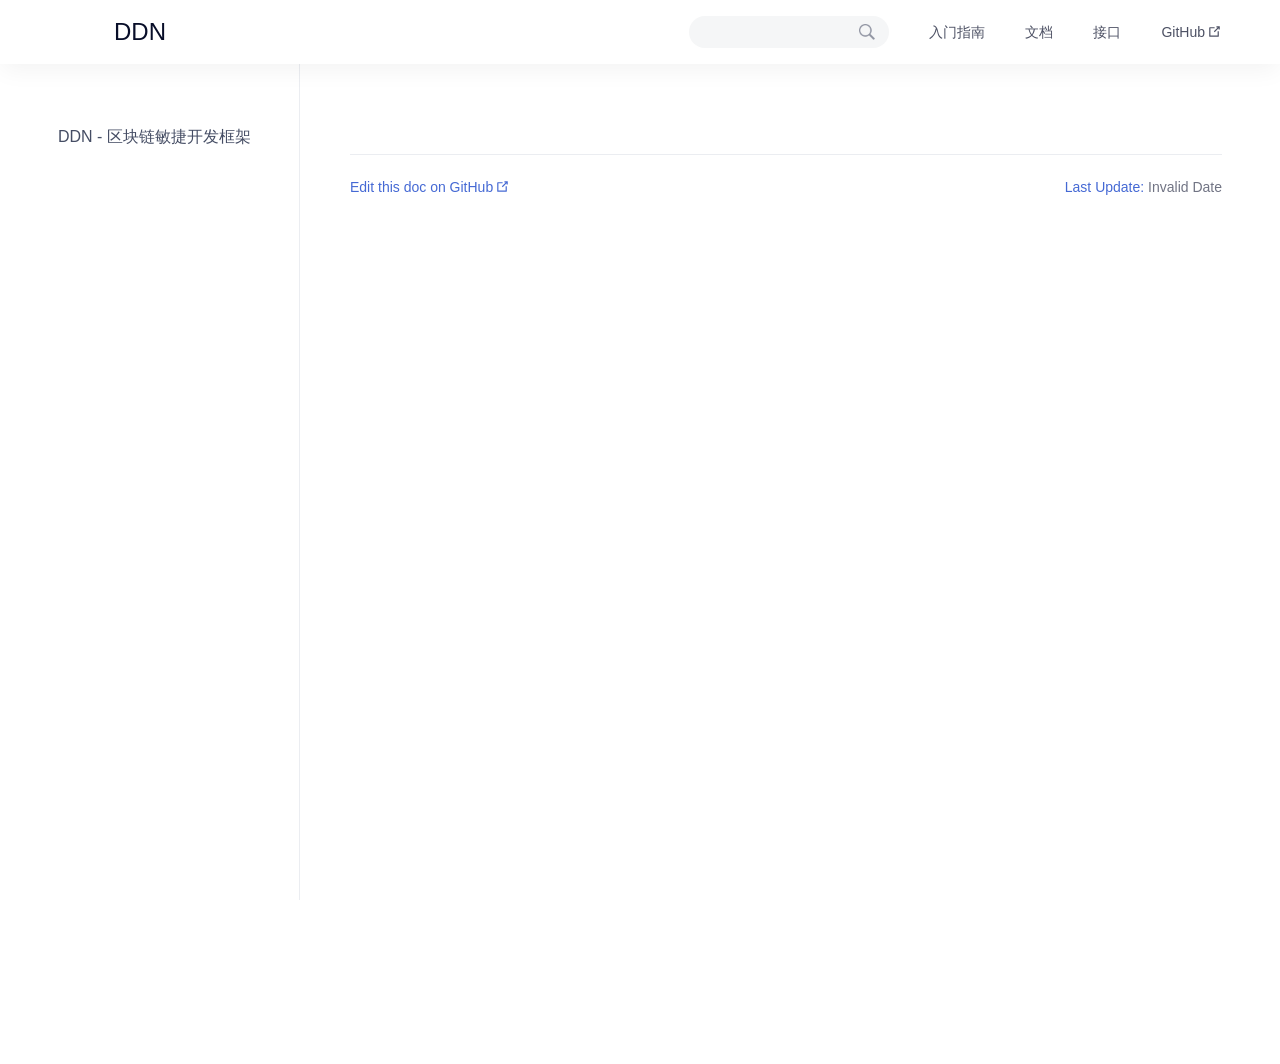
==== index.html @ 42eb6afb "build: deploy documentation" ====
<!DOCTYPE html>
<html>
  <head>
    <meta charset="utf-8" />
    <meta
      name="viewport"
      content="width=device-width, initial-scale=1, maximum-scale=1, minimum-scale=1, user-scalable=no"
    />
    <link
      rel="shortcut icon"
      type="image/x-icon"
      href="http://testnet.ddn.link/static/ddnlogo.b8ab60d5.png"
    />
    <link rel="stylesheet" href="/umi.css" />
    <script>
      window.routerBase = "/";
    </script>
    <script>
      //! umi version: 3.0.4
    </script>
  </head>
  <body>
    <div id="root"></div>

    <script src="/umi.js"></script>
  </body>
</html>
---- umi.css ----
.__dumi-default-locale-select{position:relative;display:inline-block;border:1px solid #dadadf;border-radius:14px;transition:background .2s}.__dumi-default-locale-select:hover{background-color:#fafafa}.__dumi-default-locale-select:not([data-locale-count="1"]):not([data-locale-count="2"]):after{content:"";position:absolute;top:50%;right:10px;margin-top:-3px;width:0;height:0;border:4px solid transparent;border-top:6px solid #7b7f8d;pointer-events:none}.__dumi-default-locale-select select,.__dumi-default-locale-select span{padding:0 24px 0 16px;height:28px;text-align:center;line-height:28px;-webkit-appearance:none;-moz-appearance:none;appearance:none;border:0;font-size:16px;color:#7b7f8d;background:transparent;outline:none;cursor:pointer}.__dumi-default-locale-select span{padding-right:16px}.__dumi-default-navbar{position:fixed;z-index:101;top:0;left:0;right:0;display:none;align-items:center;justify-content:space-between;padding:0 58px;height:64px;white-space:nowrap;background:#fff;box-shadow:0 8px 24px -2px rgba(0,0,0,.05)}@media only screen and (max-width:767px){.__dumi-default-navbar{display:flex;justify-content:center;height:50px}}.__dumi-default-navbar-toggle{position:absolute;top:14px;left:16px;display:none;width:22px;height:22px;border:0;outline:none;background:url("[data-uri]") no-repeat 50%/contain}@media only screen and (max-width:767px){.__dumi-default-navbar-toggle{display:block}}.__dumi-default-navbar-logo{display:inline-block;padding-left:56px;height:40px;color:#080e29;font-weight:500;text-decoration:none;font-size:24px;line-height:40px;background:url("[data-uri]") no-repeat 0/contain}.__dumi-default-navbar-logo:active,.__dumi-default-navbar-logo:hover{color:#080e29}@media only screen and (max-width:767px){.__dumi-default-navbar-logo{height:28px;padding-left:36px;line-height:28px}}.__dumi-default-navbar nav>a{position:relative;margin-left:40px;display:inline-block;height:64px;color:#4d5164;font-size:14px;line-height:64px;text-decoration:none;letter-spacing:0}.__dumi-default-navbar nav>a.active,.__dumi-default-navbar nav>a:hover{color:#4569d4}.__dumi-default-navbar nav>a+:not(a){margin-left:40px}.__dumi-default-navbar nav>a.active:after{content:"";position:absolute;bottom:0;left:-2px;right:-2px;height:2px;background-color:#4569d4;border-radius:1px}@media only screen and (max-width:767px){.__dumi-default-navbar nav>a,.__dumi-default-navbar nav>div{display:none}}.__dumi-default-navbar[data-mode=site]{display:flex}ul[role=slug-list]:empty{margin:0!important;padding:0!important}ul[role=slug-list] li.active a{color:#1561c4}ul[role=slug-list] li[data-depth="3"]{padding-left:12px}.__dumi-default-menu{position:fixed;z-index:100;top:0;left:0;bottom:0;width:260px;background-color:#f2f5fa;box-sizing:border-box;transition:left .3s}.__dumi-default-menu[data-mode=site][data-hidden]{display:none}@media only screen and (max-width:767px){.__dumi-default-menu{left:-240px;top:50px;display:block!important;width:240px;background-color:#fff}.__dumi-default-menu[data-mobile-show]{left:0}}.__dumi-default-menu:after{content:"";position:absolute;top:0;right:0;bottom:0;display:block;width:20px;background:linear-gradient(90deg,transparent,rgba(0,0,0,.03))}@media only screen and (max-width:767px){.__dumi-default-menu:after{width:1px;background:#ebedf1}}.__dumi-default-menu-header{position:relative;padding-top:40px;text-align:center;border-bottom:1px solid #ebedf1}@media only screen and (max-width:767px){.__dumi-default-menu-header{display:none}}.__dumi-default-menu-header .__dumi-default-menu-logo{display:inline-block;width:66px;height:65px;background:url("[data-uri]") no-repeat 0/contain}.__dumi-default-menu-header h1{margin:10px 0 0;color:#454d64;font-weight:500;line-height:1.40625}.__dumi-default-menu-header p{margin:0 0 5px;color:#8c8e9c}.__dumi-default-menu-header p>object[data^="https://img.shields.io"]{max-height:20px}.__dumi-default-menu-header p+p{margin-bottom:10px}.__dumi-default-menu-doc-locale:not(:empty){display:none;padding:16px 0;text-align:center;border-bottom:1px solid #ebedf1}@media only screen and (max-width:767px){.__dumi-default-menu-doc-locale:not(:empty){display:block}}.__dumi-default-menu-inner{width:100%;height:100%;overflow:auto;-ms-scroll-chaining:none;overscroll-behavior:contain}.__dumi-default-menu-inner ul{list-style:none;margin:0;padding:0;font-size:16px}.__dumi-default-menu-inner ul li a{position:relative;display:block;padding-right:24px;color:#454d64;line-height:2.4;text-decoration:none;outline:none;transition:color .3s,background .3s}.__dumi-default-menu-inner ul li a span{display:block;overflow:hidden;white-space:nowrap;text-overflow:ellipsis}.__dumi-default-menu-inner ul li a.active,.__dumi-default-menu-inner ul li a:hover{color:#4569d4}.__dumi-default-menu-inner ul li a:before{content:"";position:absolute;top:50%;left:-10px;margin-top:-2.5px;display:inline-block;width:5px;height:5px;background-color:#4569d4;border-radius:50%;opacity:0;transition:transform .2s,opacity .2s;transform:scale(0) translateX(-10px)}.__dumi-default-menu-inner ul li.active a:before,.__dumi-default-menu-inner ul li a.active:before{opacity:1;transform:scale(1) translateX(0)}.__dumi-default-menu-inner ul li ul{font-size:.9em;padding-left:1em}.__dumi-default-menu-inner>ul>li>a{line-height:2.875}.__dumi-default-menu-inner>ul>li>a:not([href]){padding-top:24px;line-height:1;font-weight:500;color:#454d64!important;background:transparent!important;cursor:default}.__dumi-default-menu-inner>ul>li:first-child>a:not([href]){padding-top:0}.__dumi-default-menu-inner>ul ul a{color:#717484}.__dumi-default-menu-inner>ul ul a.active{color:#4569d4}.__dumi-default-menu-inner .__dumi-default-menu-mobile-area{display:none;padding-bottom:16px;margin-bottom:16px;text-align:center;border-bottom:1px solid #ebedf1}@media only screen and (max-width:767px){.__dumi-default-menu-inner .__dumi-default-menu-mobile-area{display:block}}.__dumi-default-menu-inner .__dumi-default-menu-nav-list{padding:16px 0}.__dumi-default-menu-inner .__dumi-default-menu-nav-list>li>a{padding-right:0;line-height:2.4}.__dumi-default-menu-inner .__dumi-default-menu-list{padding:8px 0}.__dumi-default-menu-inner .__dumi-default-menu-list>li>a{padding-left:28px}.__dumi-default-menu-inner .__dumi-default-menu-list>li>a.active{background:linear-gradient(270deg,#e8ecf4,rgba(232,236,244,0))}.__dumi-default-menu-inner .__dumi-default-menu-list>li>a~ul{margin-top:8px;margin-left:28px}@media only screen and (max-width:767px){.__dumi-default-menu-inner .__dumi-default-menu-list>li>a{padding-left:16px}.__dumi-default-menu-inner .__dumi-default-menu-list>li>a~ul{margin-left:16px}}.__dumi-default-menu[data-mode=site]:after{width:1px;background:#ebedf1}.__dumi-default-menu[data-mode=site] .__dumi-default-menu-list{padding:0}.__dumi-default-menu[data-mode=site] .__dumi-default-menu-list>li>a{position:relative}.__dumi-default-menu[data-mode=site] .__dumi-default-menu-list>li>a:after{content:"";position:absolute;top:0;bottom:0;right:0;display:block;width:3px;background-color:#4569d4;visibility:hidden;opacity:0;transition:all .3s;border-radius:1px}.__dumi-default-menu[data-mode=site] .__dumi-default-menu-list>li>a.active{z-index:1;background:linear-gradient(270deg,#f8faff,rgba(248,250,255,0))}.__dumi-default-menu[data-mode=site] .__dumi-default-menu-list>li>a.active:after{opacity:1;visibility:visible}@media only screen and (min-width:768px){.__dumi-default-menu[data-mode=site]{top:64px;width:300px;padding-top:50px;background:transparent}.__dumi-default-menu[data-mode=site] .__dumi-default-menu-header,.__dumi-default-menu[data-mode=site] .__dumi-default-menu-nav{display:none}.__dumi-default-menu[data-mode=site] .__dumi-default-menu-list>li>a{padding-left:58px}.__dumi-default-menu[data-mode=site] .__dumi-default-menu-list>li>a~ul{margin-left:58px}}.__dumi-default-search{margin-left:20px;position:relative;display:inline-block}.__dumi-default-search>input{width:200px;height:32px;padding:0 38px 0 14px;color:#454d64;font-size:14px;border:0;outline:none;transition:all .2s;border-radius:16px;background:url("[data-uri]") #f5f6f7 no-repeat right 14px center/16px;-webkit-appearance:none;-moz-appearance:none;appearance:none}.__dumi-default-search>ul{list-style:none;position:absolute;top:100%;left:0;z-index:10;margin:8px 0 0;min-width:280px;max-width:400px;padding:6px 0;background-color:#fff;border:1px solid #ebedf1;border-radius:1px;box-shadow:0 2px 20px 0 rgba(0,0,0,.05);box-sizing:border-box}.__dumi-default-search>ul:empty{display:none}.__dumi-default-search>ul li{font-size:15px;white-space:nowrap;overflow:hidden;text-overflow:ellipsis}.__dumi-default-search>ul li a{display:block;padding:6px 20px;color:#717484;text-decoration:none;transition:background-color .3s}.__dumi-default-search>ul li a:hover{color:#4569d4;background-color:#f9fafb}.__dumi-default-search>ul li span:first-child{opacity:.8}.__dumi-default-search>ul li span:first-child:after{content:">";padding:0 6px;opacity:.6}@media only screen and (max-width:1024px){.__dumi-default-search{margin-right:-14px}.__dumi-default-search>input:not(:focus){width:32px;padding-right:0;box-shadow:none;cursor:pointer;background-position-x:right 7px}.__dumi-default-search>input:not(:focus)+ul{transition:visibility .1s;visibility:hidden}}@media only screen and (max-width:767px){.__dumi-default-search{position:absolute;top:9px;right:24px;display:block!important}}code[class*=language-],pre[class*=language-]{color:#000;background:none;text-shadow:0 1px #fff;font-family:Consolas,Monaco,"Andale Mono","Ubuntu Mono",monospace;font-size:1em;text-align:left;white-space:pre;word-spacing:normal;word-break:normal;word-wrap:normal;line-height:1.5;-moz-tab-size:4;tab-size:4;-webkit-hyphens:none;-ms-hyphens:none;hyphens:none}code[class*=language-]::selection,code[class*=language-] ::selection,pre[class*=language-]::selection,pre[class*=language-] ::selection{text-shadow:none;background:#b3d4fc}@media print{code[class*=language-],pre[class*=language-]{text-shadow:none}}pre[class*=language-]{padding:1em;margin:.5em 0;overflow:auto}:not(pre)>code[class*=language-],pre[class*=language-]{background:#f5f2f0}:not(pre)>code[class*=language-]{padding:.1em;border-radius:.3em;white-space:normal}.token.cdata,.token.comment,.token.doctype,.token.prolog{color:#708090}.token.punctuation{color:#999}.namespace{opacity:.7}.token.boolean,.token.constant,.token.deleted,.token.number,.token.property,.token.symbol,.token.tag{color:#905}.token.attr-name,.token.builtin,.token.char,.token.inserted,.token.selector,.token.string{color:#690}.language-css .token.string,.style .token.string,.token.entity,.token.operator,.token.url{color:#9a6e3a;background:hsla(0,0%,100%,.5)}.token.atrule,.token.attr-value,.token.keyword{color:#07a}.token.class-name,.token.function{color:#dd4a68}.token.important,.token.regex,.token.variable{color:#e90}.token.bold,.token.important{font-weight:700}.token.italic{font-style:italic}.token.entity{cursor:help}.markdown{color:#454d64;font-size:15px;line-height:1.60625}.markdown:empty{min-height:32px}.markdown h1,.markdown h2,.markdown h3,.markdown h4,.markdown h5,.markdown h6{margin:42px 0 18px;color:#454d64;font-weight:500;line-height:1.40625}.markdown h1:hover>a[aria-hidden],.markdown h2:hover>a[aria-hidden],.markdown h3:hover>a[aria-hidden],.markdown h4:hover>a[aria-hidden],.markdown h5:hover>a[aria-hidden],.markdown h6:hover>a[aria-hidden]{float:left;margin-top:.06em;margin-left:-20px;width:20px;padding-right:4px;line-height:1;box-sizing:border-box}@media only screen and (max-width:767px){.markdown h1:hover>a[aria-hidden],.markdown h2:hover>a[aria-hidden],.markdown h3:hover>a[aria-hidden],.markdown h4:hover>a[aria-hidden],.markdown h5:hover>a[aria-hidden],.markdown h6:hover>a[aria-hidden]{width:14px;margin-left:-14px}}.markdown h1:hover>a[aria-hidden]:after,.markdown h2:hover>a[aria-hidden]:after,.markdown h3:hover>a[aria-hidden]:after,.markdown h4:hover>a[aria-hidden]:after,.markdown h5:hover>a[aria-hidden]:after,.markdown h6:hover>a[aria-hidden]:after{content:"#";display:inline-block;vertical-align:middle;font-size:20px}.markdown h1:hover>a[aria-hidden] span,.markdown h2:hover>a[aria-hidden] span,.markdown h3:hover>a[aria-hidden] span,.markdown h4:hover>a[aria-hidden] span,.markdown h5:hover>a[aria-hidden] span,.markdown h6:hover>a[aria-hidden] span{display:none}.markdown h1+h1,.markdown h1+h2,.markdown h1+h3,.markdown h1+h4,.markdown h1+h5,.markdown h1+h6,.markdown h2+h1,.markdown h2+h2,.markdown h2+h3,.markdown h2+h4,.markdown h2+h5,.markdown h2+h6,.markdown h3+h1,.markdown h3+h2,.markdown h3+h3,.markdown h3+h4,.markdown h3+h5,.markdown h3+h6,.markdown h4+h1,.markdown h4+h2,.markdown h4+h3,.markdown h4+h4,.markdown h4+h5,.markdown h4+h6,.markdown h5+h1,.markdown h5+h2,.markdown h5+h3,.markdown h5+h4,.markdown h5+h5,.markdown h5+h6,.markdown h6+h1,.markdown h6+h2,.markdown h6+h3,.markdown h6+h4,.markdown h6+h5,.markdown h6+h6{margin-top:16px}.markdown h1{margin-top:48px;margin-bottom:32px;font-size:32px}.markdown h2{font-size:24px}.markdown h3{font-size:20px}.markdown h4{font-size:18px}.markdown h5{font-size:16px}.markdown h6{font-size:14px}.markdown p{margin:16px 0}.markdown :not(pre) code{padding:2px 5px;color:#d56161;background:#f6f7f9}.markdown code{font-family:Consolas,Monaco,"Andale Mono","Ubuntu Mono",monospace}.markdown pre{font-size:14px;background:#f6f7f9}.markdown pre:not([class^=language-]){padding:1em}.markdown hr{margin:16px 0;border:0;border-top:1px solid #ebedf1}.markdown blockquote{margin:16px 0;padding:0 24px;border-left:4px solid #ebedf1;overflow:hidden}.markdown ol,.markdown ul{margin:8px 0 8px 32px;padding:0}.markdown ol li,.markdown ul li{margin-bottom:4px}.markdown table{width:100%;border-collapse:collapse;border:1px solid #ebedf1}.markdown table td,.markdown table th{padding:10px 24px;border:1px solid #ebedf1}.markdown table th{font-weight:600;background:#f9fafb}.markdown table td:first-child{font-weight:500}.markdown a{color:#4569d4;text-decoration:none;transition:opacity .2s;outline:none}.markdown a:hover{color:#4569d4;opacity:.7;text-decoration:underline}.markdown a:active{color:#4569d4;opacity:.9}.markdown img{max-width:100%}.__dumi-default-external-link-icon{vertical-align:-.155em;margin-left:2px}body{margin:0;font-family:-apple-system,BlinkMacSystemFont,Segoe UI,PingFang SC,Hiragino Sans GB,Microsoft YaHei,Helvetica Neue,Helvetica,Arial,sans-serif,Apple Color Emoji,Segoe UI Emoji,Segoe UI Symbol;font-variant:tabular-nums;font-feature-settings:"tnum","tnum"}.__dumi-default-layout{min-height:100vh;padding:16px 194px 50px 318px}@media only screen and (max-width:767px){.__dumi-default-layout{padding-top:66px!important;padding-left:16px!important;padding-right:16px!important}}.__dumi-default-layout[data-show-sidemenu=false]{padding-left:58px}.__dumi-default-layout[data-show-slugs=false]{padding-right:58px}.__dumi-default-layout[data-site-mode=true]{padding-top:114px}.__dumi-default-layout[data-site-mode=true][data-show-sidemenu=true]{padding-left:350px}.__dumi-default-layout[data-site-mode=true][data-show-slugs=true]{padding-right:208px}.__dumi-default-layout[data-site-mode=true] .__dumi-default-layout-content>.markdown:first-child>:first-child{margin-top:0}.__dumi-default-layout[data-site-mode=true] .__dumi-default-layout-toc{top:114px;height:calc(90vh - 114px)}.__dumi-default-layout-hero{margin:-50px -58px 0;padding:100px 0;text-align:center;background-color:#f5f6f8}@media only screen and (max-width:767px){.__dumi-default-layout-hero{margin:-16px -16px 0;padding:48px 0}}.__dumi-default-layout-hero h1{margin:0 0 16px;font-size:48px;font-weight:600;line-height:56px;color:#080e29}.__dumi-default-layout-hero p{margin:16px 0 32px;font-size:16px;line-height:24px;color:#717484}.__dumi-default-layout-hero button{margin-right:16px;padding:0 32px;height:44px;color:#4569d4;font-size:16px;background:transparent;border:1px solid #4569d4;border-radius:22px;box-sizing:border-box;cursor:pointer;outline:none;transition:all .3s}.__dumi-default-layout-hero button:hover{opacity:.8}.__dumi-default-layout-hero button:active{opacity:.9}.__dumi-default-layout-hero a:last-child button{margin-right:0;color:#fff;background:#4569d4}.__dumi-default-layout-features{display:grid;grid-template-columns:repeat(3,1fr);grid-column-gap:96px;grid-row-gap:56px;padding:72px 0}.__dumi-default-layout-features>dl{flex:1 1;margin:0;text-align:center;background:no-repeat top/auto 48px}.__dumi-default-layout-features>dl[style*=background-image]{padding-top:64px}.__dumi-default-layout-features>dl dt{margin-bottom:10px;font-size:16px;line-height:1;color:#454d64}.__dumi-default-layout-features>dl dd{margin:0}.__dumi-default-layout-features>dl dd .markdown{color:#717484;font-size:13px;line-height:22px}.__dumi-default-layout-features>dl dd .markdown>p:first-child{margin-top:0}.__dumi-default-layout-features>dl dd .markdown>p:last-child{margin-bottom:0}@media only screen and (max-width:767px){.__dumi-default-layout-features{display:block;padding:40px 0}.__dumi-default-layout-features>dl{text-align:left;background-position:0 0}.__dumi-default-layout-features>dl[style*=background-image]{padding:0 0 0 60px}.__dumi-default-layout-features>dl+dl{margin-top:32px}}.__dumi-default-layout-features,.__dumi-default-layout-features+.__dumi-default-layout-content,.__dumi-default-layout-hero+.__dumi-default-layout-content{margin-left:auto;margin-right:auto;max-width:960px}.__dumi-default-layout-toc{list-style:none;position:fixed;z-index:10;top:50px;right:0;width:136px;max-height:calc(90vh - 50px);margin:0;padding:0 24px 0 0;background-color:#fff;box-shadow:0 0 16px 16px #fff;box-sizing:content-box;overflow:auto}@media only screen and (max-width:767px){.__dumi-default-layout-toc{display:none}}.__dumi-default-layout-toc li{margin:0;padding:4px 0;text-indent:12px;font-size:13px;line-height:1.40625;white-space:nowrap;text-overflow:ellipsis;overflow:hidden;border-left:2px solid #ebedf1}.__dumi-default-layout-toc li a{color:#454d64;text-decoration:none}.__dumi-default-layout-toc li a:hover{color:#5a7ad9}.__dumi-default-layout-toc li a:active{color:#5173d7}.__dumi-default-layout-toc li.active{border-left-color:#4569d4}.__dumi-default-layout-toc li.active a{color:#4569d4}.__dumi-default-layout-footer-meta{margin-top:40px;padding-top:24px;display:flex;color:#717484;font-size:14px;justify-content:space-between;border-top:1px solid #ebedf1}@media only screen and (max-width:960px){.__dumi-default-layout-footer-meta{display:block}}.__dumi-default-layout-footer-meta>a{margin-bottom:4px;display:block;color:#4569d4;text-decoration:none}.__dumi-default-layout-footer-meta>span:last-child:before{content:attr(data-updated-text);color:#4569d4}.__dumi-default-layout-footer{margin:72px 0 -32px;padding-top:24px;border-top:1px solid #ebedf1;text-align:center}.__dumi-default-layout-footer .markdown{color:#b0b1ba}.__dumi-default-alert{position:relative;margin:24px 0;padding:10px 20px;color:#454d64;font-size:14px;line-height:20px;border-left:0;background:#fff;box-shadow:0 6px 16px -2px rgba(0,0,0,.06);border-radius:1px}.__dumi-default-alert:after{content:"";position:absolute;display:inline-block;top:0;left:0;bottom:0;width:3px;border-radius:1px}.__dumi-default-alert:first-child{margin-top:0}.__dumi-default-alert:not([type]):after,.__dumi-default-alert[type=warning]:after{background:#ffc121}.__dumi-default-alert[type=info]:after{background:#5bc0df}.__dumi-default-alert[type=success]:after{background:#8cd225}.__dumi-default-alert[type=error]:after{background:#ff4646}.__dumi-default-previewer{border:1px solid #ebedf1;border-radius:1px}.__dumi-default-previewer+.__dumi-default-previewer{margin-top:32px}.__dumi-default-previewer-demo{padding:40px 24px}.__dumi-default-previewer-desc:not(:empty){padding:1em;color:#454d64;border-top:1px solid #ebedf1}.__dumi-default-previewer-desc .markdown>p:first-child{margin-top:0}.__dumi-default-previewer-desc .markdown>p:last-child{margin-bottom:0}.__dumi-default-previewer-desc[title]{position:relative;margin-top:6px;padding-top:1.2em}.__dumi-default-previewer-desc[title]:before{content:attr(title);position:absolute;top:0;left:1em;margin-left:-4px;padding:0 4px;color:#454d64;font-weight:500;background-color:#fff;transform:translateY(-50%)}.__dumi-default-previewer-desc[title]:empty{padding-top:0}.__dumi-default-previewer-desc[title]:empty+.__dumi-default-previewer-actions{height:46px;border-top-style:solid}.__dumi-default-previewer-actions{display:flex;height:40px;padding:0 1em;align-items:center;border-top:1px dashed #ebedf1}.__dumi-default-previewer-actions button{position:relative;display:inline-block;width:16px;height:16px;padding:0;background:url("[data-uri]") no-repeat 0 0/120px auto;border:0;box-sizing:border-box;cursor:pointer;opacity:.6;outline:none;transition:opacity .2s,background .2s}.__dumi-default-previewer-actions button:after{content:"";position:absolute;top:-8px;left:-8px;right:-8px;bottom:-8px}.__dumi-default-previewer-actions button:hover{opacity:.8}.__dumi-default-previewer-actions button:active{opacity:.9}.__dumi-default-previewer-actions button:not(:last-child){margin-right:8px}.__dumi-default-previewer-actions button:not(:first-child){margin-left:8px}.__dumi-default-previewer-actions button[role=codesandbox]{background-position:-18px 0}.__dumi-default-previewer-actions button[role=codepen]{background-position:-36px 0}.__dumi-default-previewer-actions button[role=copy]{background-position:-54px 0}.__dumi-default-previewer-actions button[role=copied]{opacity:1;pointer-events:none;background-position:-54px -16px}.__dumi-default-previewer-actions button[role=source]{background-position:-72px 0}.__dumi-default-previewer-actions button[role=change-jsx]{background-position:-90px 0}.__dumi-default-previewer-actions button[role=change-tsx]{background-position:-106px 0}.__dumi-default-previewer-actions>span{flex:1 1;display:inline-block}.__dumi-default-previewer-source{border-top:1px dashed #ebedf1}.__dumi-default-previewer-source>pre{margin:0;background:#f9fafb}
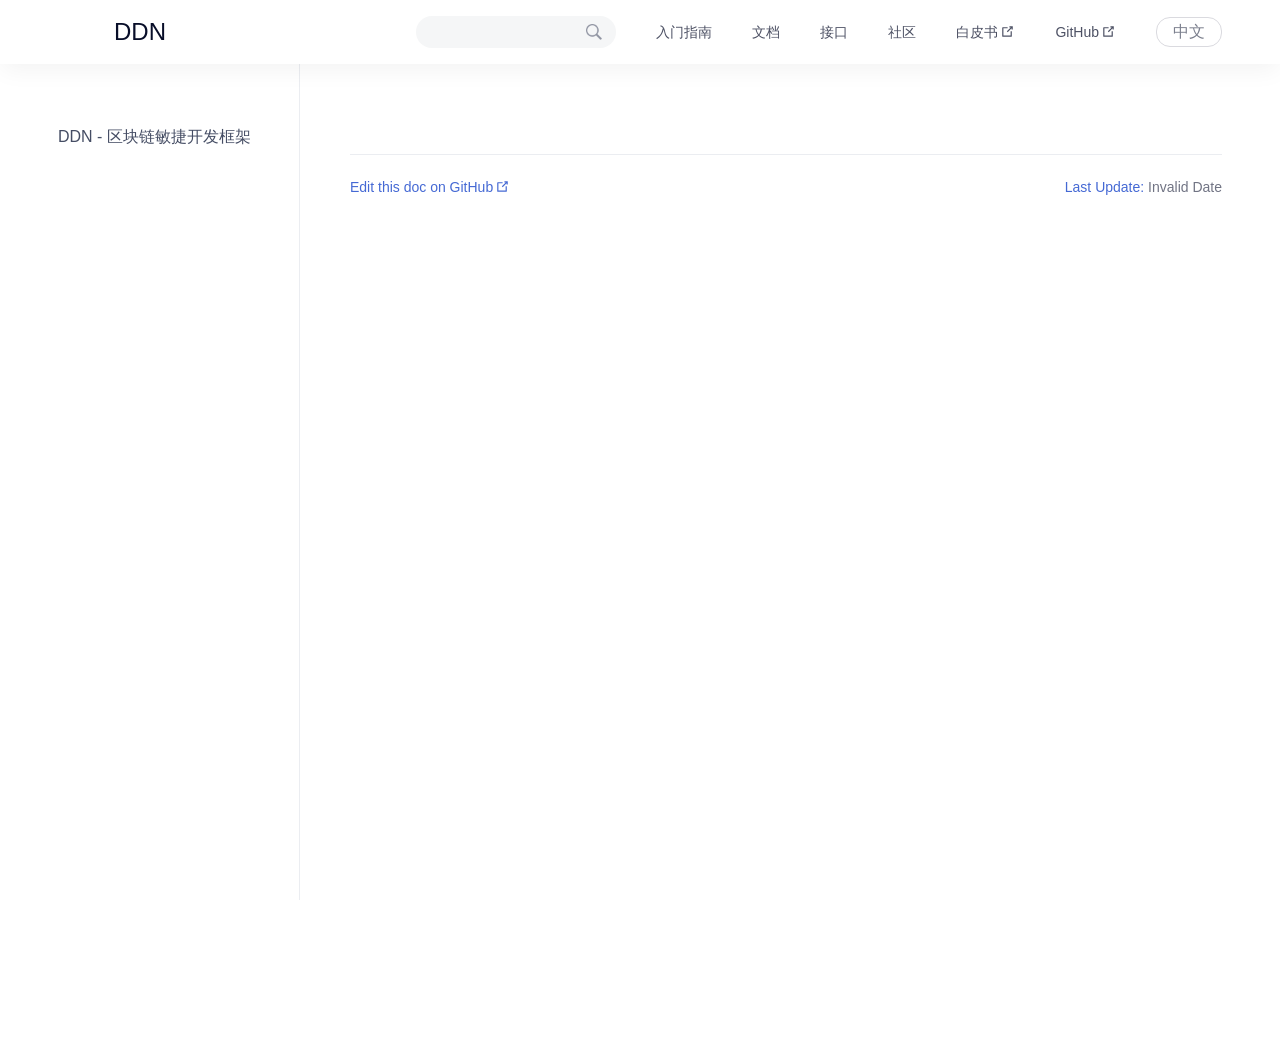
==== commit be28da81: "build: deploy documentation" ====
--- a/index.html
+++ b/index.html
@@ -16,7 +16,7 @@
       window.routerBase = "/";
     </script>
     <script>
-      //! umi version: 3.0.4
+      //! umi version: 3.0.6
     </script>
   </head>
   <body>
--- a/umi.css
+++ b/umi.css
@@ -1 +1 @@
-.__dumi-default-locale-select{position:relative;display:inline-block;border:1px solid #dadadf;border-radius:14px;transition:background .2s}.__dumi-default-locale-select:hover{background-color:#fafafa}.__dumi-default-locale-select:not([data-locale-count="1"]):not([data-locale-count="2"]):after{content:"";position:absolute;top:50%;right:10px;margin-top:-3px;width:0;height:0;border:4px solid transparent;border-top:6px solid #7b7f8d;pointer-events:none}.__dumi-default-locale-select select,.__dumi-default-locale-select span{padding:0 24px 0 16px;height:28px;text-align:center;line-height:28px;-webkit-appearance:none;-moz-appearance:none;appearance:none;border:0;font-size:16px;color:#7b7f8d;background:transparent;outline:none;cursor:pointer}.__dumi-default-locale-select span{padding-right:16px}.__dumi-default-navbar{position:fixed;z-index:101;top:0;left:0;right:0;display:none;align-items:center;justify-content:space-between;padding:0 58px;height:64px;white-space:nowrap;background:#fff;box-shadow:0 8px 24px -2px rgba(0,0,0,.05)}@media only screen and (max-width:767px){.__dumi-default-navbar{display:flex;justify-content:center;height:50px}}.__dumi-default-navbar-toggle{position:absolute;top:14px;left:16px;display:none;width:22px;height:22px;border:0;outline:none;background:url("[data-uri]") no-repeat 50%/contain}@media only screen and (max-width:767px){.__dumi-default-navbar-toggle{display:block}}.__dumi-default-navbar-logo{display:inline-block;padding-left:56px;height:40px;color:#080e29;font-weight:500;text-decoration:none;font-size:24px;line-height:40px;background:url("[data-uri]") no-repeat 0/contain}.__dumi-default-navbar-logo:active,.__dumi-default-navbar-logo:hover{color:#080e29}@media only screen and (max-width:767px){.__dumi-default-navbar-logo{height:28px;padding-left:36px;line-height:28px}}.__dumi-default-navbar nav>a{position:relative;margin-left:40px;display:inline-block;height:64px;color:#4d5164;font-size:14px;line-height:64px;text-decoration:none;letter-spacing:0}.__dumi-default-navbar nav>a.active,.__dumi-default-navbar nav>a:hover{color:#4569d4}.__dumi-default-navbar nav>a+:not(a){margin-left:40px}.__dumi-default-navbar nav>a.active:after{content:"";position:absolute;bottom:0;left:-2px;right:-2px;height:2px;background-color:#4569d4;border-radius:1px}@media only screen and (max-width:767px){.__dumi-default-navbar nav>a,.__dumi-default-navbar nav>div{display:none}}.__dumi-default-navbar[data-mode=site]{display:flex}ul[role=slug-list]:empty{margin:0!important;padding:0!important}ul[role=slug-list] li.active a{color:#1561c4}ul[role=slug-list] li[data-depth="3"]{padding-left:12px}.__dumi-default-menu{position:fixed;z-index:100;top:0;left:0;bottom:0;width:260px;background-color:#f2f5fa;box-sizing:border-box;transition:left .3s}.__dumi-default-menu[data-mode=site][data-hidden]{display:none}@media only screen and (max-width:767px){.__dumi-default-menu{left:-240px;top:50px;display:block!important;width:240px;background-color:#fff}.__dumi-default-menu[data-mobile-show]{left:0}}.__dumi-default-menu:after{content:"";position:absolute;top:0;right:0;bottom:0;display:block;width:20px;background:linear-gradient(90deg,transparent,rgba(0,0,0,.03))}@media only screen and (max-width:767px){.__dumi-default-menu:after{width:1px;background:#ebedf1}}.__dumi-default-menu-header{position:relative;padding-top:40px;text-align:center;border-bottom:1px solid #ebedf1}@media only screen and (max-width:767px){.__dumi-default-menu-header{display:none}}.__dumi-default-menu-header .__dumi-default-menu-logo{display:inline-block;width:66px;height:65px;background:url("[data-uri]") no-repeat 0/contain}.__dumi-default-menu-header h1{margin:10px 0 0;color:#454d64;font-weight:500;line-height:1.40625}.__dumi-default-menu-header p{margin:0 0 5px;color:#8c8e9c}.__dumi-default-menu-header p>object[data^="https://img.shields.io"]{max-height:20px}.__dumi-default-menu-header p+p{margin-bottom:10px}.__dumi-default-menu-doc-locale:not(:empty){display:none;padding:16px 0;text-align:center;border-bottom:1px solid #ebedf1}@media only screen and (max-width:767px){.__dumi-default-menu-doc-locale:not(:empty){display:block}}.__dumi-default-menu-inner{width:100%;height:100%;overflow:auto;-ms-scroll-chaining:none;overscroll-behavior:contain}.__dumi-default-menu-inner ul{list-style:none;margin:0;padding:0;font-size:16px}.__dumi-default-menu-inner ul li a{position:relative;display:block;padding-right:24px;color:#454d64;line-height:2.4;text-decoration:none;outline:none;transition:color .3s,background .3s}.__dumi-default-menu-inner ul li a span{display:block;overflow:hidden;white-space:nowrap;text-overflow:ellipsis}.__dumi-default-menu-inner ul li a.active,.__dumi-default-menu-inner ul li a:hover{color:#4569d4}.__dumi-default-menu-inner ul li a:before{content:"";position:absolute;top:50%;left:-10px;margin-top:-2.5px;display:inline-block;width:5px;height:5px;background-color:#4569d4;border-radius:50%;opacity:0;transition:transform .2s,opacity .2s;transform:scale(0) translateX(-10px)}.__dumi-default-menu-inner ul li.active a:before,.__dumi-default-menu-inner ul li a.active:before{opacity:1;transform:scale(1) translateX(0)}.__dumi-default-menu-inner ul li ul{font-size:.9em;padding-left:1em}.__dumi-default-menu-inner>ul>li>a{line-height:2.875}.__dumi-default-menu-inner>ul>li>a:not([href]){padding-top:24px;line-height:1;font-weight:500;color:#454d64!important;background:transparent!important;cursor:default}.__dumi-default-menu-inner>ul>li:first-child>a:not([href]){padding-top:0}.__dumi-default-menu-inner>ul ul a{color:#717484}.__dumi-default-menu-inner>ul ul a.active{color:#4569d4}.__dumi-default-menu-inner .__dumi-default-menu-mobile-area{display:none;padding-bottom:16px;margin-bottom:16px;text-align:center;border-bottom:1px solid #ebedf1}@media only screen and (max-width:767px){.__dumi-default-menu-inner .__dumi-default-menu-mobile-area{display:block}}.__dumi-default-menu-inner .__dumi-default-menu-nav-list{padding:16px 0}.__dumi-default-menu-inner .__dumi-default-menu-nav-list>li>a{padding-right:0;line-height:2.4}.__dumi-default-menu-inner .__dumi-default-menu-list{padding:8px 0}.__dumi-default-menu-inner .__dumi-default-menu-list>li>a{padding-left:28px}.__dumi-default-menu-inner .__dumi-default-menu-list>li>a.active{background:linear-gradient(270deg,#e8ecf4,rgba(232,236,244,0))}.__dumi-default-menu-inner .__dumi-default-menu-list>li>a~ul{margin-top:8px;margin-left:28px}@media only screen and (max-width:767px){.__dumi-default-menu-inner .__dumi-default-menu-list>li>a{padding-left:16px}.__dumi-default-menu-inner .__dumi-default-menu-list>li>a~ul{margin-left:16px}}.__dumi-default-menu[data-mode=site]:after{width:1px;background:#ebedf1}.__dumi-default-menu[data-mode=site] .__dumi-default-menu-list{padding:0}.__dumi-default-menu[data-mode=site] .__dumi-default-menu-list>li>a{position:relative}.__dumi-default-menu[data-mode=site] .__dumi-default-menu-list>li>a:after{content:"";position:absolute;top:0;bottom:0;right:0;display:block;width:3px;background-color:#4569d4;visibility:hidden;opacity:0;transition:all .3s;border-radius:1px}.__dumi-default-menu[data-mode=site] .__dumi-default-menu-list>li>a.active{z-index:1;background:linear-gradient(270deg,#f8faff,rgba(248,250,255,0))}.__dumi-default-menu[data-mode=site] .__dumi-default-menu-list>li>a.active:after{opacity:1;visibility:visible}@media only screen and (min-width:768px){.__dumi-default-menu[data-mode=site]{top:64px;width:300px;padding-top:50px;background:transparent}.__dumi-default-menu[data-mode=site] .__dumi-default-menu-header,.__dumi-default-menu[data-mode=site] .__dumi-default-menu-nav{display:none}.__dumi-default-menu[data-mode=site] .__dumi-default-menu-list>li>a{padding-left:58px}.__dumi-default-menu[data-mode=site] .__dumi-default-menu-list>li>a~ul{margin-left:58px}}.__dumi-default-search{margin-left:20px;position:relative;display:inline-block}.__dumi-default-search>input{width:200px;height:32px;padding:0 38px 0 14px;color:#454d64;font-size:14px;border:0;outline:none;transition:all .2s;border-radius:16px;background:url("[data-uri]") #f5f6f7 no-repeat right 14px center/16px;-webkit-appearance:none;-moz-appearance:none;appearance:none}.__dumi-default-search>ul{list-style:none;position:absolute;top:100%;left:0;z-index:10;margin:8px 0 0;min-width:280px;max-width:400px;padding:6px 0;background-color:#fff;border:1px solid #ebedf1;border-radius:1px;box-shadow:0 2px 20px 0 rgba(0,0,0,.05);box-sizing:border-box}.__dumi-default-search>ul:empty{display:none}.__dumi-default-search>ul li{font-size:15px;white-space:nowrap;overflow:hidden;text-overflow:ellipsis}.__dumi-default-search>ul li a{display:block;padding:6px 20px;color:#717484;text-decoration:none;transition:background-color .3s}.__dumi-default-search>ul li a:hover{color:#4569d4;background-color:#f9fafb}.__dumi-default-search>ul li span:first-child{opacity:.8}.__dumi-default-search>ul li span:first-child:after{content:">";padding:0 6px;opacity:.6}@media only screen and (max-width:1024px){.__dumi-default-search{margin-right:-14px}.__dumi-default-search>input:not(:focus){width:32px;padding-right:0;box-shadow:none;cursor:pointer;background-position-x:right 7px}.__dumi-default-search>input:not(:focus)+ul{transition:visibility .1s;visibility:hidden}}@media only screen and (max-width:767px){.__dumi-default-search{position:absolute;top:9px;right:24px;display:block!important}}code[class*=language-],pre[class*=language-]{color:#000;background:none;text-shadow:0 1px #fff;font-family:Consolas,Monaco,"Andale Mono","Ubuntu Mono",monospace;font-size:1em;text-align:left;white-space:pre;word-spacing:normal;word-break:normal;word-wrap:normal;line-height:1.5;-moz-tab-size:4;tab-size:4;-webkit-hyphens:none;-ms-hyphens:none;hyphens:none}code[class*=language-]::selection,code[class*=language-] ::selection,pre[class*=language-]::selection,pre[class*=language-] ::selection{text-shadow:none;background:#b3d4fc}@media print{code[class*=language-],pre[class*=language-]{text-shadow:none}}pre[class*=language-]{padding:1em;margin:.5em 0;overflow:auto}:not(pre)>code[class*=language-],pre[class*=language-]{background:#f5f2f0}:not(pre)>code[class*=language-]{padding:.1em;border-radius:.3em;white-space:normal}.token.cdata,.token.comment,.token.doctype,.token.prolog{color:#708090}.token.punctuation{color:#999}.namespace{opacity:.7}.token.boolean,.token.constant,.token.deleted,.token.number,.token.property,.token.symbol,.token.tag{color:#905}.token.attr-name,.token.builtin,.token.char,.token.inserted,.token.selector,.token.string{color:#690}.language-css .token.string,.style .token.string,.token.entity,.token.operator,.token.url{color:#9a6e3a;background:hsla(0,0%,100%,.5)}.token.atrule,.token.attr-value,.token.keyword{color:#07a}.token.class-name,.token.function{color:#dd4a68}.token.important,.token.regex,.token.variable{color:#e90}.token.bold,.token.important{font-weight:700}.token.italic{font-style:italic}.token.entity{cursor:help}.markdown{color:#454d64;font-size:15px;line-height:1.60625}.markdown:empty{min-height:32px}.markdown h1,.markdown h2,.markdown h3,.markdown h4,.markdown h5,.markdown h6{margin:42px 0 18px;color:#454d64;font-weight:500;line-height:1.40625}.markdown h1:hover>a[aria-hidden],.markdown h2:hover>a[aria-hidden],.markdown h3:hover>a[aria-hidden],.markdown h4:hover>a[aria-hidden],.markdown h5:hover>a[aria-hidden],.markdown h6:hover>a[aria-hidden]{float:left;margin-top:.06em;margin-left:-20px;width:20px;padding-right:4px;line-height:1;box-sizing:border-box}@media only screen and (max-width:767px){.markdown h1:hover>a[aria-hidden],.markdown h2:hover>a[aria-hidden],.markdown h3:hover>a[aria-hidden],.markdown h4:hover>a[aria-hidden],.markdown h5:hover>a[aria-hidden],.markdown h6:hover>a[aria-hidden]{width:14px;margin-left:-14px}}.markdown h1:hover>a[aria-hidden]:after,.markdown h2:hover>a[aria-hidden]:after,.markdown h3:hover>a[aria-hidden]:after,.markdown h4:hover>a[aria-hidden]:after,.markdown h5:hover>a[aria-hidden]:after,.markdown h6:hover>a[aria-hidden]:after{content:"#";display:inline-block;vertical-align:middle;font-size:20px}.markdown h1:hover>a[aria-hidden] span,.markdown h2:hover>a[aria-hidden] span,.markdown h3:hover>a[aria-hidden] span,.markdown h4:hover>a[aria-hidden] span,.markdown h5:hover>a[aria-hidden] span,.markdown h6:hover>a[aria-hidden] span{display:none}.markdown h1+h1,.markdown h1+h2,.markdown h1+h3,.markdown h1+h4,.markdown h1+h5,.markdown h1+h6,.markdown h2+h1,.markdown h2+h2,.markdown h2+h3,.markdown h2+h4,.markdown h2+h5,.markdown h2+h6,.markdown h3+h1,.markdown h3+h2,.markdown h3+h3,.markdown h3+h4,.markdown h3+h5,.markdown h3+h6,.markdown h4+h1,.markdown h4+h2,.markdown h4+h3,.markdown h4+h4,.markdown h4+h5,.markdown h4+h6,.markdown h5+h1,.markdown h5+h2,.markdown h5+h3,.markdown h5+h4,.markdown h5+h5,.markdown h5+h6,.markdown h6+h1,.markdown h6+h2,.markdown h6+h3,.markdown h6+h4,.markdown h6+h5,.markdown h6+h6{margin-top:16px}.markdown h1{margin-top:48px;margin-bottom:32px;font-size:32px}.markdown h2{font-size:24px}.markdown h3{font-size:20px}.markdown h4{font-size:18px}.markdown h5{font-size:16px}.markdown h6{font-size:14px}.markdown p{margin:16px 0}.markdown :not(pre) code{padding:2px 5px;color:#d56161;background:#f6f7f9}.markdown code{font-family:Consolas,Monaco,"Andale Mono","Ubuntu Mono",monospace}.markdown pre{font-size:14px;background:#f6f7f9}.markdown pre:not([class^=language-]){padding:1em}.markdown hr{margin:16px 0;border:0;border-top:1px solid #ebedf1}.markdown blockquote{margin:16px 0;padding:0 24px;border-left:4px solid #ebedf1;overflow:hidden}.markdown ol,.markdown ul{margin:8px 0 8px 32px;padding:0}.markdown ol li,.markdown ul li{margin-bottom:4px}.markdown table{width:100%;border-collapse:collapse;border:1px solid #ebedf1}.markdown table td,.markdown table th{padding:10px 24px;border:1px solid #ebedf1}.markdown table th{font-weight:600;background:#f9fafb}.markdown table td:first-child{font-weight:500}.markdown a{color:#4569d4;text-decoration:none;transition:opacity .2s;outline:none}.markdown a:hover{color:#4569d4;opacity:.7;text-decoration:underline}.markdown a:active{color:#4569d4;opacity:.9}.markdown img{max-width:100%}.__dumi-default-external-link-icon{vertical-align:-.155em;margin-left:2px}body{margin:0;font-family:-apple-system,BlinkMacSystemFont,Segoe UI,PingFang SC,Hiragino Sans GB,Microsoft YaHei,Helvetica Neue,Helvetica,Arial,sans-serif,Apple Color Emoji,Segoe UI Emoji,Segoe UI Symbol;font-variant:tabular-nums;font-feature-settings:"tnum","tnum"}.__dumi-default-layout{min-height:100vh;padding:16px 194px 50px 318px}@media only screen and (max-width:767px){.__dumi-default-layout{padding-top:66px!important;padding-left:16px!important;padding-right:16px!important}}.__dumi-default-layout[data-show-sidemenu=false]{padding-left:58px}.__dumi-default-layout[data-show-slugs=false]{padding-right:58px}.__dumi-default-layout[data-site-mode=true]{padding-top:114px}.__dumi-default-layout[data-site-mode=true][data-show-sidemenu=true]{padding-left:350px}.__dumi-default-layout[data-site-mode=true][data-show-slugs=true]{padding-right:208px}.__dumi-default-layout[data-site-mode=true] .__dumi-default-layout-content>.markdown:first-child>:first-child{margin-top:0}.__dumi-default-layout[data-site-mode=true] .__dumi-default-layout-toc{top:114px;height:calc(90vh - 114px)}.__dumi-default-layout-hero{margin:-50px -58px 0;padding:100px 0;text-align:center;background-color:#f5f6f8}@media only screen and (max-width:767px){.__dumi-default-layout-hero{margin:-16px -16px 0;padding:48px 0}}.__dumi-default-layout-hero h1{margin:0 0 16px;font-size:48px;font-weight:600;line-height:56px;color:#080e29}.__dumi-default-layout-hero p{margin:16px 0 32px;font-size:16px;line-height:24px;color:#717484}.__dumi-default-layout-hero button{margin-right:16px;padding:0 32px;height:44px;color:#4569d4;font-size:16px;background:transparent;border:1px solid #4569d4;border-radius:22px;box-sizing:border-box;cursor:pointer;outline:none;transition:all .3s}.__dumi-default-layout-hero button:hover{opacity:.8}.__dumi-default-layout-hero button:active{opacity:.9}.__dumi-default-layout-hero a:last-child button{margin-right:0;color:#fff;background:#4569d4}.__dumi-default-layout-features{display:grid;grid-template-columns:repeat(3,1fr);grid-column-gap:96px;grid-row-gap:56px;padding:72px 0}.__dumi-default-layout-features>dl{flex:1 1;margin:0;text-align:center;background:no-repeat top/auto 48px}.__dumi-default-layout-features>dl[style*=background-image]{padding-top:64px}.__dumi-default-layout-features>dl dt{margin-bottom:10px;font-size:16px;line-height:1;color:#454d64}.__dumi-default-layout-features>dl dd{margin:0}.__dumi-default-layout-features>dl dd .markdown{color:#717484;font-size:13px;line-height:22px}.__dumi-default-layout-features>dl dd .markdown>p:first-child{margin-top:0}.__dumi-default-layout-features>dl dd .markdown>p:last-child{margin-bottom:0}@media only screen and (max-width:767px){.__dumi-default-layout-features{display:block;padding:40px 0}.__dumi-default-layout-features>dl{text-align:left;background-position:0 0}.__dumi-default-layout-features>dl[style*=background-image]{padding:0 0 0 60px}.__dumi-default-layout-features>dl+dl{margin-top:32px}}.__dumi-default-layout-features,.__dumi-default-layout-features+.__dumi-default-layout-content,.__dumi-default-layout-hero+.__dumi-default-layout-content{margin-left:auto;margin-right:auto;max-width:960px}.__dumi-default-layout-toc{list-style:none;position:fixed;z-index:10;top:50px;right:0;width:136px;max-height:calc(90vh - 50px);margin:0;padding:0 24px 0 0;background-color:#fff;box-shadow:0 0 16px 16px #fff;box-sizing:content-box;overflow:auto}@media only screen and (max-width:767px){.__dumi-default-layout-toc{display:none}}.__dumi-default-layout-toc li{margin:0;padding:4px 0;text-indent:12px;font-size:13px;line-height:1.40625;white-space:nowrap;text-overflow:ellipsis;overflow:hidden;border-left:2px solid #ebedf1}.__dumi-default-layout-toc li a{color:#454d64;text-decoration:none}.__dumi-default-layout-toc li a:hover{color:#5a7ad9}.__dumi-default-layout-toc li a:active{color:#5173d7}.__dumi-default-layout-toc li.active{border-left-color:#4569d4}.__dumi-default-layout-toc li.active a{color:#4569d4}.__dumi-default-layout-footer-meta{margin-top:40px;padding-top:24px;display:flex;color:#717484;font-size:14px;justify-content:space-between;border-top:1px solid #ebedf1}@media only screen and (max-width:960px){.__dumi-default-layout-footer-meta{display:block}}.__dumi-default-layout-footer-meta>a{margin-bottom:4px;display:block;color:#4569d4;text-decoration:none}.__dumi-default-layout-footer-meta>span:last-child:before{content:attr(data-updated-text);color:#4569d4}.__dumi-default-layout-footer{margin:72px 0 -32px;padding-top:24px;border-top:1px solid #ebedf1;text-align:center}.__dumi-default-layout-footer .markdown{color:#b0b1ba}.__dumi-default-alert{position:relative;margin:24px 0;padding:10px 20px;color:#454d64;font-size:14px;line-height:20px;border-left:0;background:#fff;box-shadow:0 6px 16px -2px rgba(0,0,0,.06);border-radius:1px}.__dumi-default-alert:after{content:"";position:absolute;display:inline-block;top:0;left:0;bottom:0;width:3px;border-radius:1px}.__dumi-default-alert:first-child{margin-top:0}.__dumi-default-alert:not([type]):after,.__dumi-default-alert[type=warning]:after{background:#ffc121}.__dumi-default-alert[type=info]:after{background:#5bc0df}.__dumi-default-alert[type=success]:after{background:#8cd225}.__dumi-default-alert[type=error]:after{background:#ff4646}.__dumi-default-previewer{border:1px solid #ebedf1;border-radius:1px}.__dumi-default-previewer+.__dumi-default-previewer{margin-top:32px}.__dumi-default-previewer-demo{padding:40px 24px}.__dumi-default-previewer-desc:not(:empty){padding:1em;color:#454d64;border-top:1px solid #ebedf1}.__dumi-default-previewer-desc .markdown>p:first-child{margin-top:0}.__dumi-default-previewer-desc .markdown>p:last-child{margin-bottom:0}.__dumi-default-previewer-desc[title]{position:relative;margin-top:6px;padding-top:1.2em}.__dumi-default-previewer-desc[title]:before{content:attr(title);position:absolute;top:0;left:1em;margin-left:-4px;padding:0 4px;color:#454d64;font-weight:500;background-color:#fff;transform:translateY(-50%)}.__dumi-default-previewer-desc[title]:empty{padding-top:0}.__dumi-default-previewer-desc[title]:empty+.__dumi-default-previewer-actions{height:46px;border-top-style:solid}.__dumi-default-previewer-actions{display:flex;height:40px;padding:0 1em;align-items:center;border-top:1px dashed #ebedf1}.__dumi-default-previewer-actions button{position:relative;display:inline-block;width:16px;height:16px;padding:0;background:url("[data-uri]") no-repeat 0 0/120px auto;border:0;box-sizing:border-box;cursor:pointer;opacity:.6;outline:none;transition:opacity .2s,background .2s}.__dumi-default-previewer-actions button:after{content:"";position:absolute;top:-8px;left:-8px;right:-8px;bottom:-8px}.__dumi-default-previewer-actions button:hover{opacity:.8}.__dumi-default-previewer-actions button:active{opacity:.9}.__dumi-default-previewer-actions button:not(:last-child){margin-right:8px}.__dumi-default-previewer-actions button:not(:first-child){margin-left:8px}.__dumi-default-previewer-actions button[role=codesandbox]{background-position:-18px 0}.__dumi-default-previewer-actions button[role=codepen]{background-position:-36px 0}.__dumi-default-previewer-actions button[role=copy]{background-position:-54px 0}.__dumi-default-previewer-actions button[role=copied]{opacity:1;pointer-events:none;background-position:-54px -16px}.__dumi-default-previewer-actions button[role=source]{background-position:-72px 0}.__dumi-default-previewer-actions button[role=change-jsx]{background-position:-90px 0}.__dumi-default-previewer-actions button[role=change-tsx]{background-position:-106px 0}.__dumi-default-previewer-actions>span{flex:1 1;display:inline-block}.__dumi-default-previewer-source{border-top:1px dashed #ebedf1}.__dumi-default-previewer-source>pre{margin:0;background:#f9fafb}+.__dumi-default-locale-select{position:relative;display:inline-block;border:1px solid #dadadf;border-radius:14px;transition:background .2s}.__dumi-default-locale-select:hover{background-color:#fafafa}.__dumi-default-locale-select:not([data-locale-count="1"]):not([data-locale-count="2"]):after{content:"";position:absolute;top:50%;right:10px;margin-top:-3px;width:0;height:0;border:4px solid transparent;border-top:6px solid #7b7f8d;pointer-events:none}.__dumi-default-locale-select select,.__dumi-default-locale-select span{padding:0 24px 0 16px;height:28px;text-align:center;line-height:28px;-webkit-appearance:none;-moz-appearance:none;appearance:none;border:0;font-size:16px;color:#7b7f8d;background:transparent;outline:none;cursor:pointer}.__dumi-default-locale-select span{padding-right:16px}.__dumi-default-navbar{position:fixed;z-index:101;top:0;left:0;right:0;display:none;align-items:center;justify-content:space-between;padding:0 58px;height:64px;white-space:nowrap;background:#fff;box-shadow:0 8px 24px -2px rgba(0,0,0,.05)}@media only screen and (max-width:767px){.__dumi-default-navbar{display:flex;justify-content:center;height:50px}}.__dumi-default-navbar-toggle{position:absolute;top:14px;left:16px;display:none;width:22px;height:22px;border:0;outline:none;background:url("[data-uri]") no-repeat 50%/contain}@media only screen and (max-width:767px){.__dumi-default-navbar-toggle{display:block}}.__dumi-default-navbar-logo{display:inline-block;padding-left:56px;height:40px;color:#080e29;font-weight:500;text-decoration:none;font-size:24px;line-height:40px;background:url("[data-uri]") no-repeat 0/contain}.__dumi-default-navbar-logo:active,.__dumi-default-navbar-logo:hover{color:#080e29}@media only screen and (max-width:767px){.__dumi-default-navbar-logo{height:28px;padding-left:36px;line-height:28px}}.__dumi-default-navbar nav>a{position:relative;margin-left:40px;display:inline-block;height:64px;color:#4d5164;font-size:14px;line-height:64px;text-decoration:none;letter-spacing:0}.__dumi-default-navbar nav>a.active,.__dumi-default-navbar nav>a:hover{color:#4569d4}.__dumi-default-navbar nav>a+:not(a){margin-left:40px}.__dumi-default-navbar nav>a.active:after{content:"";position:absolute;bottom:0;left:-2px;right:-2px;height:2px;background-color:#4569d4;border-radius:1px}@media only screen and (max-width:767px){.__dumi-default-navbar nav>a,.__dumi-default-navbar nav>div{display:none}}.__dumi-default-navbar[data-mode=site]{display:flex}ul[role=slug-list]:empty{margin:0!important;padding:0!important}ul[role=slug-list] li.active a{color:#1561c4}ul[role=slug-list] li[data-depth="3"]{padding-left:12px}.__dumi-default-menu{position:fixed;z-index:100;top:0;left:0;bottom:0;width:260px;background-color:#f2f5fa;box-sizing:border-box;transition:left .3s}.__dumi-default-menu[data-mode=site][data-hidden]{display:none}@media only screen and (max-width:767px){.__dumi-default-menu{left:-240px;top:50px;display:block!important;width:240px;background-color:#fff}.__dumi-default-menu[data-mobile-show]{left:0}}.__dumi-default-menu:after{content:"";position:absolute;top:0;right:0;bottom:0;display:block;width:20px;background:linear-gradient(90deg,transparent,rgba(0,0,0,.03))}@media only screen and (max-width:767px){.__dumi-default-menu:after{width:1px;background:#ebedf1}}.__dumi-default-menu-header{position:relative;padding-top:40px;text-align:center;border-bottom:1px solid #ebedf1}@media only screen and (max-width:767px){.__dumi-default-menu-header{display:none}}.__dumi-default-menu-header .__dumi-default-menu-logo{display:inline-block;width:66px;height:65px;background:url("[data-uri]") no-repeat 0/contain}.__dumi-default-menu-header h1{margin:10px 0 0;color:#454d64;font-weight:500;line-height:1.40625}.__dumi-default-menu-header p{margin:0 0 5px;color:#8c8e9c}.__dumi-default-menu-header p>object[data^="https://img.shields.io"]{max-height:20px}.__dumi-default-menu-header p+p{margin-bottom:10px}.__dumi-default-menu-doc-locale:not(:empty){display:none;padding:16px 0;text-align:center;border-bottom:1px solid #ebedf1}@media only screen and (max-width:767px){.__dumi-default-menu-doc-locale:not(:empty){display:block}}.__dumi-default-menu-inner{width:100%;height:100%;overflow:auto;-ms-scroll-chaining:none;overscroll-behavior:contain}.__dumi-default-menu-inner ul{list-style:none;margin:0;padding:0;font-size:16px}.__dumi-default-menu-inner ul li a{position:relative;display:block;padding-right:24px;color:#454d64;line-height:2.4;text-decoration:none;outline:none;transition:color .3s,background .3s}.__dumi-default-menu-inner ul li a span{display:block;overflow:hidden;white-space:nowrap;text-overflow:ellipsis}.__dumi-default-menu-inner ul li a.active,.__dumi-default-menu-inner ul li a:hover{color:#4569d4}.__dumi-default-menu-inner ul li a:before{content:"";position:absolute;top:50%;left:-10px;margin-top:-2.5px;display:inline-block;width:5px;height:5px;background-color:#4569d4;border-radius:50%;opacity:0;transition:transform .2s,opacity .2s;transform:scale(0) translateX(-10px)}.__dumi-default-menu-inner ul li.active a:before,.__dumi-default-menu-inner ul li a.active:before{opacity:1;transform:scale(1) translateX(0)}.__dumi-default-menu-inner ul li ul{font-size:.9em;padding-left:1em}.__dumi-default-menu-inner>ul>li>a{line-height:2.875}.__dumi-default-menu-inner>ul>li>a:not([href]){padding-top:24px;line-height:1;font-weight:500;color:#454d64!important;background:transparent!important;cursor:default}.__dumi-default-menu-inner>ul>li:first-child>a:not([href]){padding-top:0}.__dumi-default-menu-inner>ul ul a{color:#717484}.__dumi-default-menu-inner>ul ul a.active{color:#4569d4}.__dumi-default-menu-inner .__dumi-default-menu-mobile-area{display:none;padding-bottom:16px;margin-bottom:16px;text-align:center;border-bottom:1px solid #ebedf1}@media only screen and (max-width:767px){.__dumi-default-menu-inner .__dumi-default-menu-mobile-area{display:block}}.__dumi-default-menu-inner .__dumi-default-menu-nav-list{padding:16px 0}.__dumi-default-menu-inner .__dumi-default-menu-nav-list>li>a{padding-right:0;line-height:2.4}.__dumi-default-menu-inner .__dumi-default-menu-list{padding:8px 0;margin-bottom:40px}.__dumi-default-menu-inner .__dumi-default-menu-list>li>a{padding-left:28px}.__dumi-default-menu-inner .__dumi-default-menu-list>li>a.active{background:linear-gradient(270deg,#e8ecf4,rgba(232,236,244,0))}.__dumi-default-menu-inner .__dumi-default-menu-list>li>a~ul{margin-top:8px;margin-left:28px}@media only screen and (max-width:767px){.__dumi-default-menu-inner .__dumi-default-menu-list>li>a{padding-left:16px}.__dumi-default-menu-inner .__dumi-default-menu-list>li>a~ul{margin-left:16px}}.__dumi-default-menu[data-mode=site]:after{width:1px;background:#ebedf1}.__dumi-default-menu[data-mode=site] .__dumi-default-menu-list{padding:0}.__dumi-default-menu[data-mode=site] .__dumi-default-menu-list>li>a{position:relative}.__dumi-default-menu[data-mode=site] .__dumi-default-menu-list>li>a:after{content:"";position:absolute;top:0;bottom:0;right:0;display:block;width:3px;background-color:#4569d4;visibility:hidden;opacity:0;transition:all .3s;border-radius:1px}.__dumi-default-menu[data-mode=site] .__dumi-default-menu-list>li>a.active{z-index:1;background:linear-gradient(270deg,#f8faff,rgba(248,250,255,0))}.__dumi-default-menu[data-mode=site] .__dumi-default-menu-list>li>a.active:after{opacity:1;visibility:visible}@media only screen and (min-width:768px){.__dumi-default-menu[data-mode=site]{top:64px;width:300px;padding-top:50px;background:transparent}.__dumi-default-menu[data-mode=site] .__dumi-default-menu-header,.__dumi-default-menu[data-mode=site] .__dumi-default-menu-nav{display:none}.__dumi-default-menu[data-mode=site] .__dumi-default-menu-list>li>a{padding-left:58px}.__dumi-default-menu[data-mode=site] .__dumi-default-menu-list>li>a~ul{margin-left:58px}}.__dumi-default-search{margin-left:20px;position:relative;display:inline-block}.__dumi-default-search>input{width:200px;height:32px;padding:0 38px 0 14px;color:#454d64;font-size:14px;border:0;outline:none;transition:all .2s;border-radius:16px;background:url("[data-uri]") #f5f6f7 no-repeat right 14px center/16px;-webkit-appearance:none;-moz-appearance:none;appearance:none}.__dumi-default-search>ul{list-style:none;position:absolute;top:100%;left:0;z-index:10;margin:8px 0 0;min-width:280px;max-width:400px;padding:6px 0;background-color:#fff;border:1px solid #ebedf1;border-radius:1px;box-shadow:0 2px 20px 0 rgba(0,0,0,.05);box-sizing:border-box}.__dumi-default-search>ul:empty{display:none}.__dumi-default-search>ul li{font-size:15px;white-space:nowrap;overflow:hidden;text-overflow:ellipsis}.__dumi-default-search>ul li a{display:block;padding:6px 20px;color:#717484;text-decoration:none;transition:background-color .3s}.__dumi-default-search>ul li a:hover{color:#4569d4;background-color:#f9fafb}.__dumi-default-search>ul li span:first-child{opacity:.8}.__dumi-default-search>ul li span:first-child:after{content:">";padding:0 6px;opacity:.6}@media only screen and (max-width:1024px){.__dumi-default-search{margin-right:-14px}.__dumi-default-search>input:not(:focus){width:32px;padding-right:0;box-shadow:none;cursor:pointer;background-position-x:right 7px}.__dumi-default-search>input:not(:focus)+ul{transition:visibility .1s;visibility:hidden}}@media only screen and (max-width:767px){.__dumi-default-search{position:absolute;top:9px;right:24px;display:block!important}}code[class*=language-],pre[class*=language-]{color:#000;background:none;text-shadow:0 1px #fff;font-family:Consolas,Monaco,"Andale Mono","Ubuntu Mono",monospace;font-size:1em;text-align:left;white-space:pre;word-spacing:normal;word-break:normal;word-wrap:normal;line-height:1.5;-moz-tab-size:4;tab-size:4;-webkit-hyphens:none;-ms-hyphens:none;hyphens:none}code[class*=language-]::selection,code[class*=language-] ::selection,pre[class*=language-]::selection,pre[class*=language-] ::selection{text-shadow:none;background:#b3d4fc}@media print{code[class*=language-],pre[class*=language-]{text-shadow:none}}pre[class*=language-]{padding:1em;margin:.5em 0;overflow:auto}:not(pre)>code[class*=language-],pre[class*=language-]{background:#f5f2f0}:not(pre)>code[class*=language-]{padding:.1em;border-radius:.3em;white-space:normal}.token.cdata,.token.comment,.token.doctype,.token.prolog{color:#708090}.token.punctuation{color:#999}.namespace{opacity:.7}.token.boolean,.token.constant,.token.deleted,.token.number,.token.property,.token.symbol,.token.tag{color:#905}.token.attr-name,.token.builtin,.token.char,.token.inserted,.token.selector,.token.string{color:#690}.language-css .token.string,.style .token.string,.token.entity,.token.operator,.token.url{color:#9a6e3a;background:hsla(0,0%,100%,.5)}.token.atrule,.token.attr-value,.token.keyword{color:#07a}.token.class-name,.token.function{color:#dd4a68}.token.important,.token.regex,.token.variable{color:#e90}.token.bold,.token.important{font-weight:700}.token.italic{font-style:italic}.token.entity{cursor:help}.markdown{color:#454d64;font-size:15px;line-height:1.60625}.markdown:empty{min-height:32px}.markdown h1,.markdown h2,.markdown h3,.markdown h4,.markdown h5,.markdown h6{margin:42px 0 18px;color:#454d64;font-weight:500;line-height:1.40625}.markdown h1:hover>a[aria-hidden],.markdown h2:hover>a[aria-hidden],.markdown h3:hover>a[aria-hidden],.markdown h4:hover>a[aria-hidden],.markdown h5:hover>a[aria-hidden],.markdown h6:hover>a[aria-hidden]{float:left;margin-top:.06em;margin-left:-20px;width:20px;padding-right:4px;line-height:1;box-sizing:border-box}@media only screen and (max-width:767px){.markdown h1:hover>a[aria-hidden],.markdown h2:hover>a[aria-hidden],.markdown h3:hover>a[aria-hidden],.markdown h4:hover>a[aria-hidden],.markdown h5:hover>a[aria-hidden],.markdown h6:hover>a[aria-hidden]{width:14px;margin-left:-14px}}.markdown h1:hover>a[aria-hidden]:after,.markdown h2:hover>a[aria-hidden]:after,.markdown h3:hover>a[aria-hidden]:after,.markdown h4:hover>a[aria-hidden]:after,.markdown h5:hover>a[aria-hidden]:after,.markdown h6:hover>a[aria-hidden]:after{content:"#";display:inline-block;vertical-align:middle;font-size:20px}.markdown h1:hover>a[aria-hidden] span,.markdown h2:hover>a[aria-hidden] span,.markdown h3:hover>a[aria-hidden] span,.markdown h4:hover>a[aria-hidden] span,.markdown h5:hover>a[aria-hidden] span,.markdown h6:hover>a[aria-hidden] span{display:none}.markdown h1+h1,.markdown h1+h2,.markdown h1+h3,.markdown h1+h4,.markdown h1+h5,.markdown h1+h6,.markdown h2+h1,.markdown h2+h2,.markdown h2+h3,.markdown h2+h4,.markdown h2+h5,.markdown h2+h6,.markdown h3+h1,.markdown h3+h2,.markdown h3+h3,.markdown h3+h4,.markdown h3+h5,.markdown h3+h6,.markdown h4+h1,.markdown h4+h2,.markdown h4+h3,.markdown h4+h4,.markdown h4+h5,.markdown h4+h6,.markdown h5+h1,.markdown h5+h2,.markdown h5+h3,.markdown h5+h4,.markdown h5+h5,.markdown h5+h6,.markdown h6+h1,.markdown h6+h2,.markdown h6+h3,.markdown h6+h4,.markdown h6+h5,.markdown h6+h6{margin-top:16px}.markdown h1{margin-top:48px;margin-bottom:32px;font-size:32px}.markdown h2{font-size:24px}.markdown h3{font-size:20px}.markdown h4{font-size:18px}.markdown h5{font-size:16px}.markdown h6{font-size:14px}.markdown p{margin:16px 0}.markdown :not(pre) code{padding:2px 5px;color:#d56161;background:#f6f7f9}.markdown code{font-family:Consolas,Monaco,"Andale Mono","Ubuntu Mono",monospace}.markdown pre{font-size:14px;background:#f6f7f9}.markdown pre:not([class^=language-]){padding:1em}.markdown hr{margin:16px 0;border:0;border-top:1px solid #ebedf1}.markdown blockquote{margin:16px 0;padding:0 24px;border-left:4px solid #ebedf1;overflow:hidden}.markdown ol,.markdown ul{margin:8px 0 8px 32px;padding:0}.markdown ol li,.markdown ul li{margin-bottom:4px}.markdown table{width:100%;border-collapse:collapse;border:1px solid #ebedf1}.markdown table td,.markdown table th{padding:10px 24px;border:1px solid #ebedf1}.markdown table th{font-weight:600;background:#f9fafb}.markdown table td:first-child{font-weight:500}.markdown a{color:#4569d4;text-decoration:none;transition:opacity .2s;outline:none}.markdown a:hover{color:#4569d4;opacity:.7;text-decoration:underline}.markdown a:active{color:#4569d4;opacity:.9}.markdown img{max-width:100%}.__dumi-default-external-link-icon{vertical-align:-.155em;margin-left:2px}body{margin:0;font-family:-apple-system,BlinkMacSystemFont,Segoe UI,PingFang SC,Hiragino Sans GB,Microsoft YaHei,Helvetica Neue,Helvetica,Arial,sans-serif,Apple Color Emoji,Segoe UI Emoji,Segoe UI Symbol;font-variant:tabular-nums;font-feature-settings:"tnum","tnum"}.__dumi-default-layout{min-height:100vh;padding:16px 194px 50px 318px}@media only screen and (max-width:767px){.__dumi-default-layout{padding-top:66px!important;padding-left:16px!important;padding-right:16px!important}}.__dumi-default-layout[data-show-sidemenu=false]{padding-left:58px}.__dumi-default-layout[data-show-slugs=false]{padding-right:58px}.__dumi-default-layout[data-site-mode=true]{padding-top:114px}.__dumi-default-layout[data-site-mode=true][data-show-sidemenu=true]{padding-left:350px}.__dumi-default-layout[data-site-mode=true][data-show-slugs=true]{padding-right:208px}.__dumi-default-layout[data-site-mode=true] .__dumi-default-layout-content>.markdown:first-child>:first-child{margin-top:0}.__dumi-default-layout[data-site-mode=true] .__dumi-default-layout-toc{top:114px;height:calc(90vh - 144px)}.__dumi-default-layout-hero{margin:-50px -58px 0;padding:100px 0;text-align:center;background-color:#f5f6f8}@media only screen and (max-width:767px){.__dumi-default-layout-hero{margin:-16px -16px 0;padding:48px 0}}.__dumi-default-layout-hero h1{margin:0 0 16px;font-size:48px;font-weight:600;line-height:56px;color:#080e29}.__dumi-default-layout-hero p{margin:16px 0 32px;font-size:16px;line-height:24px;color:#717484}.__dumi-default-layout-hero button{margin-right:16px;padding:0 32px;height:44px;color:#4569d4;font-size:16px;background:transparent;border:1px solid #4569d4;border-radius:22px;box-sizing:border-box;cursor:pointer;outline:none;transition:all .3s}.__dumi-default-layout-hero button:hover{opacity:.8}.__dumi-default-layout-hero button:active{opacity:.9}.__dumi-default-layout-hero a:last-child button{margin-right:0;color:#fff;background:#4569d4}.__dumi-default-layout-features{display:grid;grid-template-columns:repeat(3,1fr);grid-column-gap:96px;grid-row-gap:56px;padding:72px 0}.__dumi-default-layout-features>dl{flex:1 1;margin:0;text-align:center;background:no-repeat top/auto 48px}.__dumi-default-layout-features>dl[style*=background-image]{padding-top:64px}.__dumi-default-layout-features>dl dt{margin-bottom:10px;font-size:16px;line-height:1;color:#454d64}.__dumi-default-layout-features>dl dd{margin:0}.__dumi-default-layout-features>dl dd .markdown{color:#717484;font-size:13px;line-height:22px}.__dumi-default-layout-features>dl dd .markdown>p:first-child{margin-top:0}.__dumi-default-layout-features>dl dd .markdown>p:last-child{margin-bottom:0}@media only screen and (max-width:767px){.__dumi-default-layout-features{display:block;padding:40px 0}.__dumi-default-layout-features>dl{text-align:left;background-position:0 0}.__dumi-default-layout-features>dl[style*=background-image]{padding:0 0 0 60px}.__dumi-default-layout-features>dl+dl{margin-top:32px}}.__dumi-default-layout-features,.__dumi-default-layout-features+.__dumi-default-layout-content,.__dumi-default-layout-hero+.__dumi-default-layout-content{margin-left:auto;margin-right:auto;max-width:960px}.__dumi-default-layout-toc{list-style:none;position:fixed;z-index:10;top:50px;right:0;width:136px;max-height:calc(90vh - 80px);margin:0;padding:0 24px 0 0;background-color:#fff;box-shadow:0 0 16px 16px #fff;box-sizing:content-box;overflow:auto}@media only screen and (max-width:767px){.__dumi-default-layout-toc{display:none}}.__dumi-default-layout-toc li{margin:0;padding:4px 0;text-indent:12px;font-size:13px;line-height:1.40625;white-space:nowrap;text-overflow:ellipsis;overflow:hidden;border-left:2px solid #ebedf1}.__dumi-default-layout-toc li a{color:#454d64;text-decoration:none}.__dumi-default-layout-toc li a:hover{color:#5a7ad9}.__dumi-default-layout-toc li a:active{color:#5173d7}.__dumi-default-layout-toc li.active{border-left-color:#4569d4}.__dumi-default-layout-toc li.active a{color:#4569d4}.__dumi-default-layout-footer-meta{margin-top:40px;padding-top:24px;display:flex;color:#717484;font-size:14px;justify-content:space-between;border-top:1px solid #ebedf1}@media only screen and (max-width:960px){.__dumi-default-layout-footer-meta{display:block}}.__dumi-default-layout-footer-meta>a{margin-bottom:4px;display:block;color:#4569d4;text-decoration:none}.__dumi-default-layout-footer-meta>span:last-child:before{content:attr(data-updated-text);color:#4569d4}.__dumi-default-layout-footer{margin:72px 0 -32px;padding-top:24px;border-top:1px solid #ebedf1;text-align:center}.__dumi-default-layout-footer .markdown{color:#b0b1ba}.__dumi-default-alert{position:relative;margin:24px 0;padding:10px 20px;color:#454d64;font-size:14px;line-height:20px;border-left:0;background:#fff;box-shadow:0 6px 16px -2px rgba(0,0,0,.06);border-radius:1px}.__dumi-default-alert:after{content:"";position:absolute;display:inline-block;top:0;left:0;bottom:0;width:3px;border-radius:1px}.__dumi-default-alert:first-child{margin-top:0}.__dumi-default-alert:not([type]):after,.__dumi-default-alert[type=warning]:after{background:#ffc121}.__dumi-default-alert[type=info]:after{background:#5bc0df}.__dumi-default-alert[type=success]:after{background:#8cd225}.__dumi-default-alert[type=error]:after{background:#ff4646}.__dumi-default-previewer{border:1px solid #ebedf1;border-radius:1px}.__dumi-default-previewer+.__dumi-default-previewer{margin-top:32px}.__dumi-default-previewer-demo{padding:40px 24px}.__dumi-default-previewer-desc:not(:empty){padding:1em;color:#454d64;border-top:1px solid #ebedf1}.__dumi-default-previewer-desc .markdown>p:first-child{margin-top:0}.__dumi-default-previewer-desc .markdown>p:last-child{margin-bottom:0}.__dumi-default-previewer-desc[title]{position:relative;margin-top:6px;padding-top:1.2em}.__dumi-default-previewer-desc[title]:before{content:attr(title);position:absolute;top:0;left:1em;margin-left:-4px;padding:0 4px;color:#454d64;font-weight:500;background-color:#fff;transform:translateY(-50%)}.__dumi-default-previewer-desc[title]:empty{padding-top:0}.__dumi-default-previewer-desc[title]:empty+.__dumi-default-previewer-actions{height:46px;border-top-style:solid}.__dumi-default-previewer-actions{display:flex;height:40px;padding:0 1em;align-items:center;border-top:1px dashed #ebedf1}.__dumi-default-previewer-actions>a{display:flex}.__dumi-default-previewer-actions button{position:relative;display:inline-block;width:16px;height:16px;padding:0;background:url("[data-uri]") no-repeat 0 0/142px auto;border:0;box-sizing:border-box;cursor:pointer;opacity:.6;outline:none;transition:opacity .2s,background .2s}.__dumi-default-previewer-actions button:after{content:"";position:absolute;top:-8px;left:-8px;right:-8px;bottom:-8px}.__dumi-default-previewer-actions button:hover{opacity:.8}.__dumi-default-previewer-actions button:active{opacity:.9}.__dumi-default-previewer-actions button:not(:last-child){margin-right:8px}.__dumi-default-previewer-actions button:not(:first-child){margin-left:8px}.__dumi-default-previewer-actions button[role=codesandbox]{background-position:-18px 0}.__dumi-default-previewer-actions button[role=codepen]{background-position:-36px 0}.__dumi-default-previewer-actions button[role=copy]{background-position:-54px 0}.__dumi-default-previewer-actions button[role=copied]{opacity:1;pointer-events:none;background-position:-54px -16px}.__dumi-default-previewer-actions button[role=source]{background-position:-72px 0}.__dumi-default-previewer-actions button[role=change-jsx]{background-position:-90px 0}.__dumi-default-previewer-actions button[role=change-tsx]{background-position:-108px 0}.__dumi-default-previewer-actions button[role=open-demo]{background-position:-126px 0}.__dumi-default-previewer-actions>span{flex:1 1;display:inline-block}.__dumi-default-previewer-source{border-top:1px dashed #ebedf1}.__dumi-default-previewer-source>pre{margin:0;background:#f9fafb}
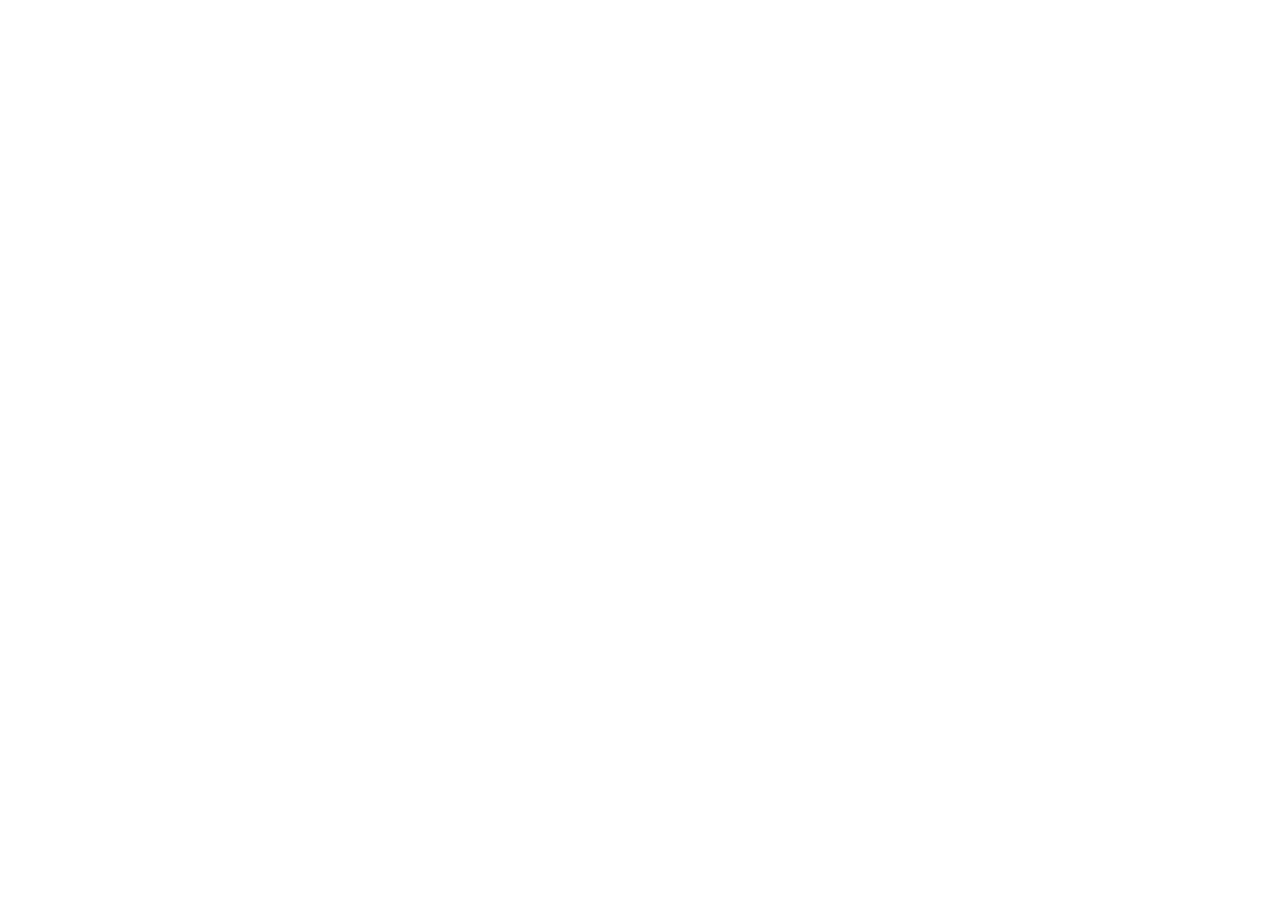
==== commit 288f840c: "Update index.html" ====
--- a/index.html
+++ b/index.html
@@ -1,27 +1,10 @@
 <!DOCTYPE html>
-<html>
+<html lang="en">
   <head>
-    <meta charset="utf-8" />
-    <meta
-      name="viewport"
-      content="width=device-width, initial-scale=1, maximum-scale=1, minimum-scale=1, user-scalable=no"
-    />
-    <link
-      rel="shortcut icon"
-      type="image/x-icon"
-      href="http://testnet.ddn.link/static/ddnlogo.b8ab60d5.png"
-    />
-    <link rel="stylesheet" href="/umi.css" />
-    <script>
-      window.routerBase = "/";
-    </script>
-    <script>
-      //! umi version: 3.0.6
-    </script>
+    <meta charset="UTF-8" />
+    <meta name="viewport" content="width=device-width, initial-scale=1.0" />
+    <meta http-equiv="refresh" content="0;url=https://d.umijs.org" />
+    <title>Redirecting to dumi official site...</title>
   </head>
-  <body>
-    <div id="root"></div>
-
-    <script src="/umi.js"></script>
-  </body>
+  <body></body>
 </html>
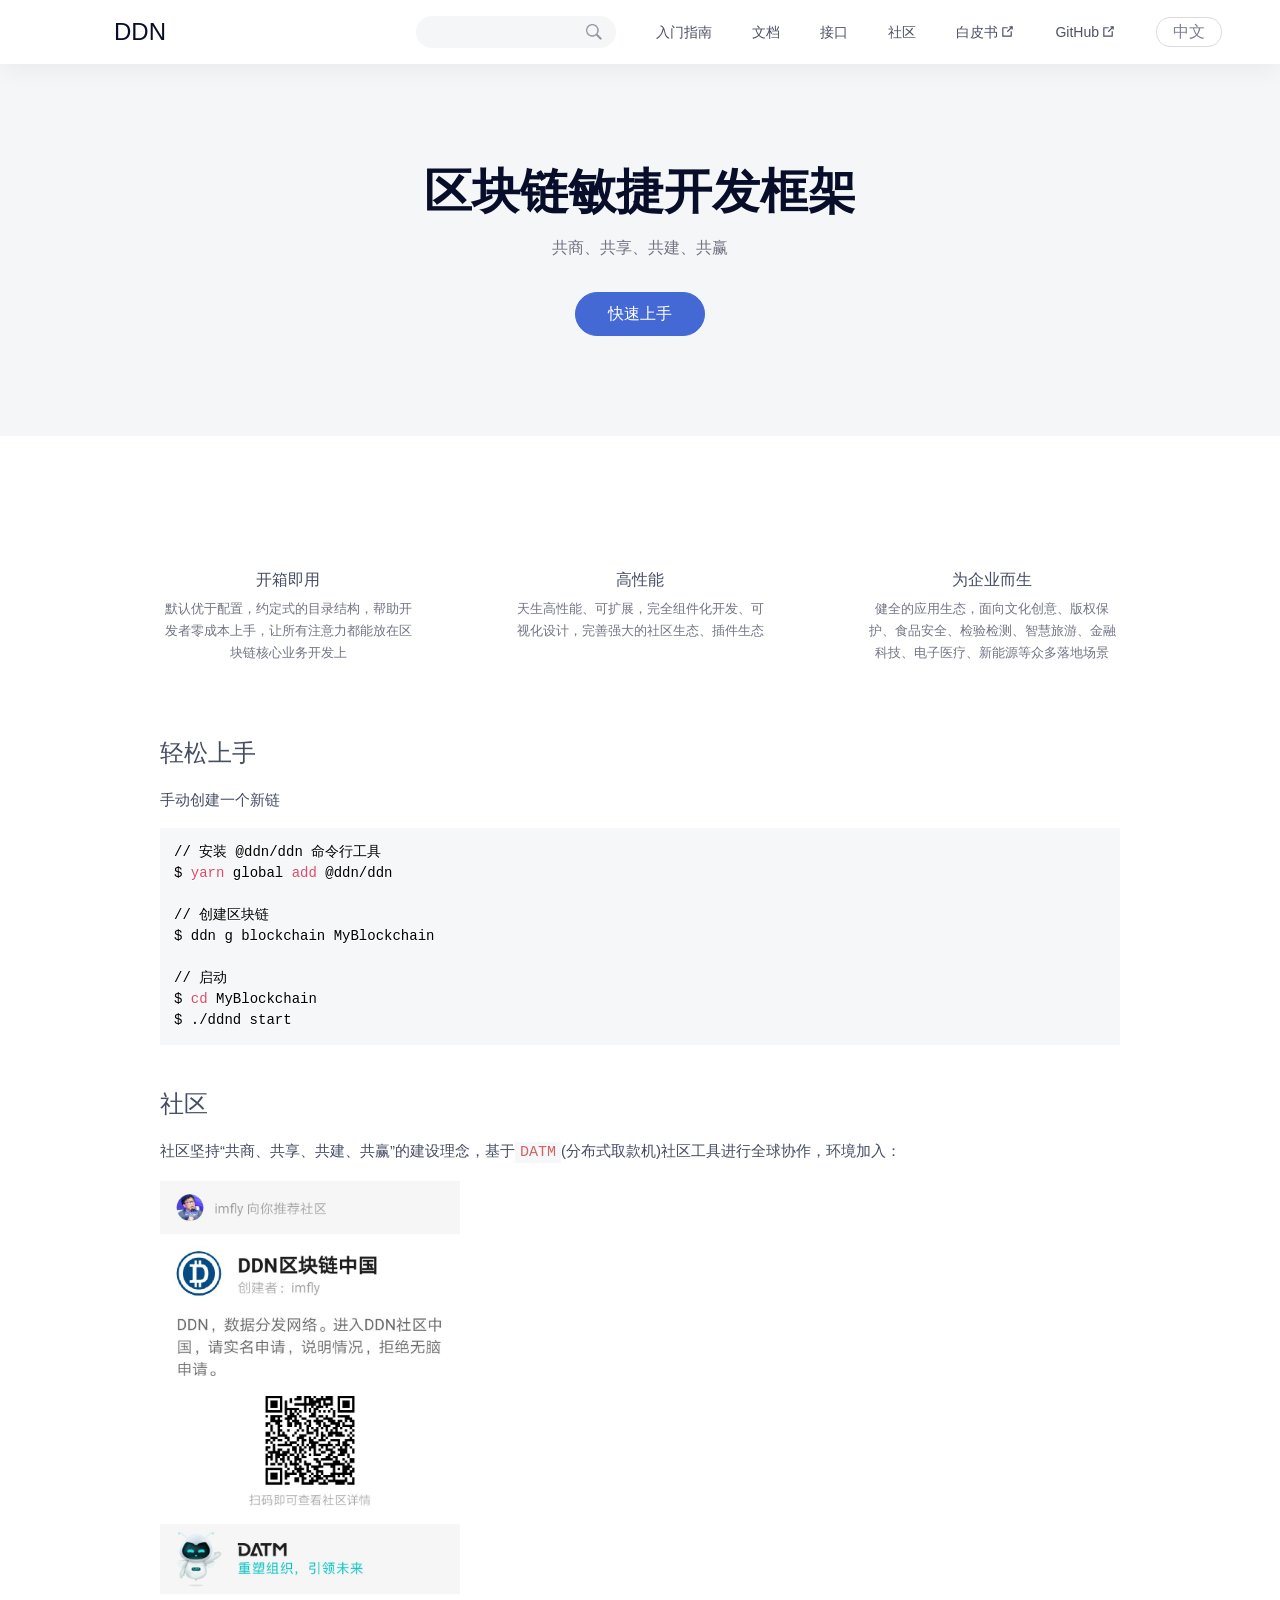
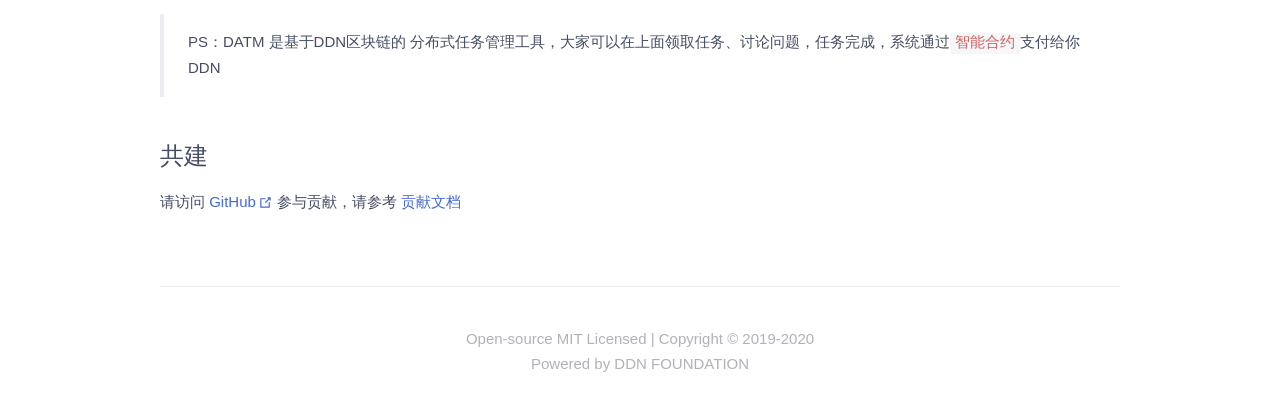
==== commit 73fed70e: "build: deploy documentation" ====
--- a/index.html
+++ b/index.html
@@ -1,10 +1,27 @@
 <!DOCTYPE html>
-<html lang="en">
+<html>
   <head>
-    <meta charset="UTF-8" />
-    <meta name="viewport" content="width=device-width, initial-scale=1.0" />
-    <meta http-equiv="refresh" content="0;url=https://d.umijs.org" />
-    <title>Redirecting to dumi official site...</title>
+    <meta charset="utf-8" />
+    <meta
+      name="viewport"
+      content="width=device-width, initial-scale=1, maximum-scale=1, minimum-scale=1, user-scalable=no"
+    />
+    <link
+      rel="shortcut icon"
+      type="image/x-icon"
+      href="http://testnet.ddn.link/static/ddnlogo.b8ab60d5.png"
+    />
+    <link rel="stylesheet" href="/umi.css" />
+    <script>
+      window.routerBase = "/";
+    </script>
+    <script>
+      //! umi version: 3.0.6
+    </script>
   </head>
-  <body></body>
+  <body>
+    <div id="root"></div>
+
+    <script src="/umi.js"></script>
+  </body>
 </html>
--- a/umi.css
+++ b/umi.css
@@ -0,0 +1 @@
+.__dumi-default-locale-select{position:relative;display:inline-block;border:1px solid #dadadf;border-radius:14px;transition:background .2s}.__dumi-default-locale-select:hover{background-color:#fafafa}.__dumi-default-locale-select:not([data-locale-count="1"]):not([data-locale-count="2"]):after{content:"";position:absolute;top:50%;right:10px;margin-top:-3px;width:0;height:0;border:4px solid transparent;border-top:6px solid #7b7f8d;pointer-events:none}.__dumi-default-locale-select select,.__dumi-default-locale-select span{padding:0 24px 0 16px;height:28px;text-align:center;line-height:28px;-webkit-appearance:none;-moz-appearance:none;appearance:none;border:0;font-size:16px;color:#7b7f8d;background:transparent;outline:none;cursor:pointer}.__dumi-default-locale-select span{padding-right:16px}.__dumi-default-navbar{position:fixed;z-index:101;top:0;left:0;right:0;display:none;align-items:center;justify-content:space-between;padding:0 58px;height:64px;white-space:nowrap;background:#fff;box-shadow:0 8px 24px -2px rgba(0,0,0,.05)}@media only screen and (max-width:767px){.__dumi-default-navbar{display:flex;justify-content:center;height:50px}}.__dumi-default-navbar-toggle{position:absolute;top:14px;left:16px;display:none;width:22px;height:22px;border:0;outline:none;background:url("[data-uri]") no-repeat 50%/contain}@media only screen and (max-width:767px){.__dumi-default-navbar-toggle{display:block}}.__dumi-default-navbar-logo{display:inline-block;padding-left:56px;height:40px;color:#080e29;font-weight:500;text-decoration:none;font-size:24px;line-height:40px;background:url("[data-uri]") no-repeat 0/contain}.__dumi-default-navbar-logo:active,.__dumi-default-navbar-logo:hover{color:#080e29}@media only screen and (max-width:767px){.__dumi-default-navbar-logo{height:28px;padding-left:36px;line-height:28px}}.__dumi-default-navbar nav>a{position:relative;margin-left:40px;display:inline-block;height:64px;color:#4d5164;font-size:14px;line-height:64px;text-decoration:none;letter-spacing:0}.__dumi-default-navbar nav>a.active,.__dumi-default-navbar nav>a:hover{color:#4569d4}.__dumi-default-navbar nav>a+:not(a){margin-left:40px}.__dumi-default-navbar nav>a.active:after{content:"";position:absolute;bottom:0;left:-2px;right:-2px;height:2px;background-color:#4569d4;border-radius:1px}@media only screen and (max-width:767px){.__dumi-default-navbar nav>a,.__dumi-default-navbar nav>div{display:none}}.__dumi-default-navbar[data-mode=site]{display:flex}ul[role=slug-list]:empty{margin:0!important;padding:0!important}ul[role=slug-list] li.active a{color:#1561c4}ul[role=slug-list] li[data-depth="3"]{padding-left:12px}.__dumi-default-menu{position:fixed;z-index:100;top:0;left:0;bottom:0;width:260px;background-color:#f2f5fa;box-sizing:border-box;transition:left .3s}.__dumi-default-menu[data-mode=site][data-hidden]{display:none}@media only screen and (max-width:767px){.__dumi-default-menu{left:-240px;top:50px;display:block!important;width:240px;background-color:#fff}.__dumi-default-menu[data-mobile-show]{left:0}}.__dumi-default-menu:after{content:"";position:absolute;top:0;right:0;bottom:0;display:block;width:20px;background:linear-gradient(90deg,transparent,rgba(0,0,0,.03))}@media only screen and (max-width:767px){.__dumi-default-menu:after{width:1px;background:#ebedf1}}.__dumi-default-menu-header{position:relative;padding-top:40px;text-align:center;border-bottom:1px solid #ebedf1}@media only screen and (max-width:767px){.__dumi-default-menu-header{display:none}}.__dumi-default-menu-header .__dumi-default-menu-logo{display:inline-block;width:66px;height:65px;background:url("[data-uri]") no-repeat 0/contain}.__dumi-default-menu-header h1{margin:10px 0 0;color:#454d64;font-weight:500;line-height:1.40625}.__dumi-default-menu-header p{margin:0 0 5px;color:#8c8e9c}.__dumi-default-menu-header p>object[data^="https://img.shields.io"]{max-height:20px}.__dumi-default-menu-header p+p{margin-bottom:10px}.__dumi-default-menu-doc-locale:not(:empty){display:none;padding:16px 0;text-align:center;border-bottom:1px solid #ebedf1}@media only screen and (max-width:767px){.__dumi-default-menu-doc-locale:not(:empty){display:block}}.__dumi-default-menu-inner{width:100%;height:100%;overflow:auto;-ms-scroll-chaining:none;overscroll-behavior:contain}.__dumi-default-menu-inner ul{list-style:none;margin:0;padding:0;font-size:16px}.__dumi-default-menu-inner ul li a{position:relative;display:block;padding-right:24px;color:#454d64;line-height:2.4;text-decoration:none;outline:none;transition:color .3s,background .3s}.__dumi-default-menu-inner ul li a span{display:block;overflow:hidden;white-space:nowrap;text-overflow:ellipsis}.__dumi-default-menu-inner ul li a.active,.__dumi-default-menu-inner ul li a:hover{color:#4569d4}.__dumi-default-menu-inner ul li a:before{content:"";position:absolute;top:50%;left:-10px;margin-top:-2.5px;display:inline-block;width:5px;height:5px;background-color:#4569d4;border-radius:50%;opacity:0;transition:transform .2s,opacity .2s;transform:scale(0) translateX(-10px)}.__dumi-default-menu-inner ul li.active a:before,.__dumi-default-menu-inner ul li a.active:before{opacity:1;transform:scale(1) translateX(0)}.__dumi-default-menu-inner ul li ul{font-size:.9em;padding-left:1em}.__dumi-default-menu-inner>ul>li>a{line-height:2.875}.__dumi-default-menu-inner>ul>li>a:not([href]){padding-top:24px;line-height:1;font-weight:500;color:#454d64!important;background:transparent!important;cursor:default}.__dumi-default-menu-inner>ul>li:first-child>a:not([href]){padding-top:0}.__dumi-default-menu-inner>ul ul a{color:#717484}.__dumi-default-menu-inner>ul ul a.active{color:#4569d4}.__dumi-default-menu-inner .__dumi-default-menu-mobile-area{display:none;padding-bottom:16px;margin-bottom:16px;text-align:center;border-bottom:1px solid #ebedf1}@media only screen and (max-width:767px){.__dumi-default-menu-inner .__dumi-default-menu-mobile-area{display:block}}.__dumi-default-menu-inner .__dumi-default-menu-nav-list{padding:16px 0}.__dumi-default-menu-inner .__dumi-default-menu-nav-list>li>a{padding-right:0;line-height:2.4}.__dumi-default-menu-inner .__dumi-default-menu-list{padding:8px 0;margin-bottom:40px}.__dumi-default-menu-inner .__dumi-default-menu-list>li>a{padding-left:28px}.__dumi-default-menu-inner .__dumi-default-menu-list>li>a.active{background:linear-gradient(270deg,#e8ecf4,rgba(232,236,244,0))}.__dumi-default-menu-inner .__dumi-default-menu-list>li>a~ul{margin-top:8px;margin-left:28px}@media only screen and (max-width:767px){.__dumi-default-menu-inner .__dumi-default-menu-list>li>a{padding-left:16px}.__dumi-default-menu-inner .__dumi-default-menu-list>li>a~ul{margin-left:16px}}.__dumi-default-menu[data-mode=site]:after{width:1px;background:#ebedf1}.__dumi-default-menu[data-mode=site] .__dumi-default-menu-list{padding:0}.__dumi-default-menu[data-mode=site] .__dumi-default-menu-list>li>a{position:relative}.__dumi-default-menu[data-mode=site] .__dumi-default-menu-list>li>a:after{content:"";position:absolute;top:0;bottom:0;right:0;display:block;width:3px;background-color:#4569d4;visibility:hidden;opacity:0;transition:all .3s;border-radius:1px}.__dumi-default-menu[data-mode=site] .__dumi-default-menu-list>li>a.active{z-index:1;background:linear-gradient(270deg,#f8faff,rgba(248,250,255,0))}.__dumi-default-menu[data-mode=site] .__dumi-default-menu-list>li>a.active:after{opacity:1;visibility:visible}@media only screen and (min-width:768px){.__dumi-default-menu[data-mode=site]{top:64px;width:300px;padding-top:50px;background:transparent}.__dumi-default-menu[data-mode=site] .__dumi-default-menu-header,.__dumi-default-menu[data-mode=site] .__dumi-default-menu-nav{display:none}.__dumi-default-menu[data-mode=site] .__dumi-default-menu-list>li>a{padding-left:58px}.__dumi-default-menu[data-mode=site] .__dumi-default-menu-list>li>a~ul{margin-left:58px}}.__dumi-default-search{margin-left:20px;position:relative;display:inline-block}.__dumi-default-search>input{width:200px;height:32px;padding:0 38px 0 14px;color:#454d64;font-size:14px;border:0;outline:none;transition:all .2s;border-radius:16px;background:url("[data-uri]") #f5f6f7 no-repeat right 14px center/16px;-webkit-appearance:none;-moz-appearance:none;appearance:none}.__dumi-default-search>ul{list-style:none;position:absolute;top:100%;left:0;z-index:10;margin:8px 0 0;min-width:280px;max-width:400px;padding:6px 0;background-color:#fff;border:1px solid #ebedf1;border-radius:1px;box-shadow:0 2px 20px 0 rgba(0,0,0,.05);box-sizing:border-box}.__dumi-default-search>ul:empty{display:none}.__dumi-default-search>ul li{font-size:15px;white-space:nowrap;overflow:hidden;text-overflow:ellipsis}.__dumi-default-search>ul li a{display:block;padding:6px 20px;color:#717484;text-decoration:none;transition:background-color .3s}.__dumi-default-search>ul li a:hover{color:#4569d4;background-color:#f9fafb}.__dumi-default-search>ul li span:first-child{opacity:.8}.__dumi-default-search>ul li span:first-child:after{content:">";padding:0 6px;opacity:.6}@media only screen and (max-width:1024px){.__dumi-default-search{margin-right:-14px}.__dumi-default-search>input:not(:focus){width:32px;padding-right:0;box-shadow:none;cursor:pointer;background-position-x:right 7px}.__dumi-default-search>input:not(:focus)+ul{transition:visibility .1s;visibility:hidden}}@media only screen and (max-width:767px){.__dumi-default-search{position:absolute;top:9px;right:24px;display:block!important}}code[class*=language-],pre[class*=language-]{color:#000;background:none;text-shadow:0 1px #fff;font-family:Consolas,Monaco,"Andale Mono","Ubuntu Mono",monospace;font-size:1em;text-align:left;white-space:pre;word-spacing:normal;word-break:normal;word-wrap:normal;line-height:1.5;-moz-tab-size:4;tab-size:4;-webkit-hyphens:none;-ms-hyphens:none;hyphens:none}code[class*=language-]::selection,code[class*=language-] ::selection,pre[class*=language-]::selection,pre[class*=language-] ::selection{text-shadow:none;background:#b3d4fc}@media print{code[class*=language-],pre[class*=language-]{text-shadow:none}}pre[class*=language-]{padding:1em;margin:.5em 0;overflow:auto}:not(pre)>code[class*=language-],pre[class*=language-]{background:#f5f2f0}:not(pre)>code[class*=language-]{padding:.1em;border-radius:.3em;white-space:normal}.token.cdata,.token.comment,.token.doctype,.token.prolog{color:#708090}.token.punctuation{color:#999}.namespace{opacity:.7}.token.boolean,.token.constant,.token.deleted,.token.number,.token.property,.token.symbol,.token.tag{color:#905}.token.attr-name,.token.builtin,.token.char,.token.inserted,.token.selector,.token.string{color:#690}.language-css .token.string,.style .token.string,.token.entity,.token.operator,.token.url{color:#9a6e3a;background:hsla(0,0%,100%,.5)}.token.atrule,.token.attr-value,.token.keyword{color:#07a}.token.class-name,.token.function{color:#dd4a68}.token.important,.token.regex,.token.variable{color:#e90}.token.bold,.token.important{font-weight:700}.token.italic{font-style:italic}.token.entity{cursor:help}.markdown{color:#454d64;font-size:15px;line-height:1.60625}.markdown:empty{min-height:32px}.markdown h1,.markdown h2,.markdown h3,.markdown h4,.markdown h5,.markdown h6{margin:42px 0 18px;color:#454d64;font-weight:500;line-height:1.40625}.markdown h1:hover>a[aria-hidden],.markdown h2:hover>a[aria-hidden],.markdown h3:hover>a[aria-hidden],.markdown h4:hover>a[aria-hidden],.markdown h5:hover>a[aria-hidden],.markdown h6:hover>a[aria-hidden]{float:left;margin-top:.06em;margin-left:-20px;width:20px;padding-right:4px;line-height:1;box-sizing:border-box}@media only screen and (max-width:767px){.markdown h1:hover>a[aria-hidden],.markdown h2:hover>a[aria-hidden],.markdown h3:hover>a[aria-hidden],.markdown h4:hover>a[aria-hidden],.markdown h5:hover>a[aria-hidden],.markdown h6:hover>a[aria-hidden]{width:14px;margin-left:-14px}}.markdown h1:hover>a[aria-hidden]:after,.markdown h2:hover>a[aria-hidden]:after,.markdown h3:hover>a[aria-hidden]:after,.markdown h4:hover>a[aria-hidden]:after,.markdown h5:hover>a[aria-hidden]:after,.markdown h6:hover>a[aria-hidden]:after{content:"#";display:inline-block;vertical-align:middle;font-size:20px}.markdown h1:hover>a[aria-hidden] span,.markdown h2:hover>a[aria-hidden] span,.markdown h3:hover>a[aria-hidden] span,.markdown h4:hover>a[aria-hidden] span,.markdown h5:hover>a[aria-hidden] span,.markdown h6:hover>a[aria-hidden] span{display:none}.markdown h1+h1,.markdown h1+h2,.markdown h1+h3,.markdown h1+h4,.markdown h1+h5,.markdown h1+h6,.markdown h2+h1,.markdown h2+h2,.markdown h2+h3,.markdown h2+h4,.markdown h2+h5,.markdown h2+h6,.markdown h3+h1,.markdown h3+h2,.markdown h3+h3,.markdown h3+h4,.markdown h3+h5,.markdown h3+h6,.markdown h4+h1,.markdown h4+h2,.markdown h4+h3,.markdown h4+h4,.markdown h4+h5,.markdown h4+h6,.markdown h5+h1,.markdown h5+h2,.markdown h5+h3,.markdown h5+h4,.markdown h5+h5,.markdown h5+h6,.markdown h6+h1,.markdown h6+h2,.markdown h6+h3,.markdown h6+h4,.markdown h6+h5,.markdown h6+h6{margin-top:16px}.markdown h1{margin-top:48px;margin-bottom:32px;font-size:32px}.markdown h2{font-size:24px}.markdown h3{font-size:20px}.markdown h4{font-size:18px}.markdown h5{font-size:16px}.markdown h6{font-size:14px}.markdown p{margin:16px 0}.markdown :not(pre) code{padding:2px 5px;color:#d56161;background:#f6f7f9}.markdown code{font-family:Consolas,Monaco,"Andale Mono","Ubuntu Mono",monospace}.markdown pre{font-size:14px;background:#f6f7f9}.markdown pre:not([class^=language-]){padding:1em}.markdown hr{margin:16px 0;border:0;border-top:1px solid #ebedf1}.markdown blockquote{margin:16px 0;padding:0 24px;border-left:4px solid #ebedf1;overflow:hidden}.markdown ol,.markdown ul{margin:8px 0 8px 32px;padding:0}.markdown ol li,.markdown ul li{margin-bottom:4px}.markdown table{width:100%;border-collapse:collapse;border:1px solid #ebedf1}.markdown table td,.markdown table th{padding:10px 24px;border:1px solid #ebedf1}.markdown table th{font-weight:600;background:#f9fafb}.markdown table td:first-child{font-weight:500}.markdown a{color:#4569d4;text-decoration:none;transition:opacity .2s;outline:none}.markdown a:hover{color:#4569d4;opacity:.7;text-decoration:underline}.markdown a:active{color:#4569d4;opacity:.9}.markdown img{max-width:100%}.__dumi-default-external-link-icon{vertical-align:-.155em;margin-left:2px}body{margin:0;font-family:-apple-system,BlinkMacSystemFont,Segoe UI,PingFang SC,Hiragino Sans GB,Microsoft YaHei,Helvetica Neue,Helvetica,Arial,sans-serif,Apple Color Emoji,Segoe UI Emoji,Segoe UI Symbol;font-variant:tabular-nums;font-feature-settings:"tnum","tnum"}.__dumi-default-layout{min-height:100vh;padding:16px 194px 50px 318px}@media only screen and (max-width:767px){.__dumi-default-layout{padding-top:66px!important;padding-left:16px!important;padding-right:16px!important}}.__dumi-default-layout[data-show-sidemenu=false]{padding-left:58px}.__dumi-default-layout[data-show-slugs=false]{padding-right:58px}.__dumi-default-layout[data-site-mode=true]{padding-top:114px}.__dumi-default-layout[data-site-mode=true][data-show-sidemenu=true]{padding-left:350px}.__dumi-default-layout[data-site-mode=true][data-show-slugs=true]{padding-right:208px}.__dumi-default-layout[data-site-mode=true] .__dumi-default-layout-content>.markdown:first-child>:first-child{margin-top:0}.__dumi-default-layout[data-site-mode=true] .__dumi-default-layout-toc{top:114px;height:calc(90vh - 144px)}.__dumi-default-layout-hero{margin:-50px -58px 0;padding:100px 0;text-align:center;background-color:#f5f6f8}@media only screen and (max-width:767px){.__dumi-default-layout-hero{margin:-16px -16px 0;padding:48px 0}}.__dumi-default-layout-hero h1{margin:0 0 16px;font-size:48px;font-weight:600;line-height:56px;color:#080e29}.__dumi-default-layout-hero p{margin:16px 0 32px;font-size:16px;line-height:24px;color:#717484}.__dumi-default-layout-hero button{margin-right:16px;padding:0 32px;height:44px;color:#4569d4;font-size:16px;background:transparent;border:1px solid #4569d4;border-radius:22px;box-sizing:border-box;cursor:pointer;outline:none;transition:all .3s}.__dumi-default-layout-hero button:hover{opacity:.8}.__dumi-default-layout-hero button:active{opacity:.9}.__dumi-default-layout-hero a:last-child button{margin-right:0;color:#fff;background:#4569d4}.__dumi-default-layout-features{display:grid;grid-template-columns:repeat(3,1fr);grid-column-gap:96px;grid-row-gap:56px;padding:72px 0}.__dumi-default-layout-features>dl{flex:1 1;margin:0;text-align:center;background:no-repeat top/auto 48px}.__dumi-default-layout-features>dl[style*=background-image]{padding-top:64px}.__dumi-default-layout-features>dl dt{margin-bottom:10px;font-size:16px;line-height:1;color:#454d64}.__dumi-default-layout-features>dl dd{margin:0}.__dumi-default-layout-features>dl dd .markdown{color:#717484;font-size:13px;line-height:22px}.__dumi-default-layout-features>dl dd .markdown>p:first-child{margin-top:0}.__dumi-default-layout-features>dl dd .markdown>p:last-child{margin-bottom:0}@media only screen and (max-width:767px){.__dumi-default-layout-features{display:block;padding:40px 0}.__dumi-default-layout-features>dl{text-align:left;background-position:0 0}.__dumi-default-layout-features>dl[style*=background-image]{padding:0 0 0 60px}.__dumi-default-layout-features>dl+dl{margin-top:32px}}.__dumi-default-layout-features,.__dumi-default-layout-features+.__dumi-default-layout-content,.__dumi-default-layout-hero+.__dumi-default-layout-content{margin-left:auto;margin-right:auto;max-width:960px}.__dumi-default-layout-toc{list-style:none;position:fixed;z-index:10;top:50px;right:0;width:136px;max-height:calc(90vh - 80px);margin:0;padding:0 24px 0 0;background-color:#fff;box-shadow:0 0 16px 16px #fff;box-sizing:content-box;overflow:auto}@media only screen and (max-width:767px){.__dumi-default-layout-toc{display:none}}.__dumi-default-layout-toc li{margin:0;padding:4px 0;text-indent:12px;font-size:13px;line-height:1.40625;white-space:nowrap;text-overflow:ellipsis;overflow:hidden;border-left:2px solid #ebedf1}.__dumi-default-layout-toc li a{color:#454d64;text-decoration:none}.__dumi-default-layout-toc li a:hover{color:#5a7ad9}.__dumi-default-layout-toc li a:active{color:#5173d7}.__dumi-default-layout-toc li.active{border-left-color:#4569d4}.__dumi-default-layout-toc li.active a{color:#4569d4}.__dumi-default-layout-footer-meta{margin-top:40px;padding-top:24px;display:flex;color:#717484;font-size:14px;justify-content:space-between;border-top:1px solid #ebedf1}@media only screen and (max-width:960px){.__dumi-default-layout-footer-meta{display:block}}.__dumi-default-layout-footer-meta>a{margin-bottom:4px;display:block;color:#4569d4;text-decoration:none}.__dumi-default-layout-footer-meta>span:last-child:before{content:attr(data-updated-text);color:#4569d4}.__dumi-default-layout-footer{margin:72px 0 -32px;padding-top:24px;border-top:1px solid #ebedf1;text-align:center}.__dumi-default-layout-footer .markdown{color:#b0b1ba}.__dumi-default-alert{position:relative;margin:24px 0;padding:10px 20px;color:#454d64;font-size:14px;line-height:20px;border-left:0;background:#fff;box-shadow:0 6px 16px -2px rgba(0,0,0,.06);border-radius:1px}.__dumi-default-alert:after{content:"";position:absolute;display:inline-block;top:0;left:0;bottom:0;width:3px;border-radius:1px}.__dumi-default-alert:first-child{margin-top:0}.__dumi-default-alert:not([type]):after,.__dumi-default-alert[type=warning]:after{background:#ffc121}.__dumi-default-alert[type=info]:after{background:#5bc0df}.__dumi-default-alert[type=success]:after{background:#8cd225}.__dumi-default-alert[type=error]:after{background:#ff4646}.__dumi-default-previewer{border:1px solid #ebedf1;border-radius:1px}.__dumi-default-previewer+.__dumi-default-previewer{margin-top:32px}.__dumi-default-previewer-demo{padding:40px 24px}.__dumi-default-previewer-desc:not(:empty){padding:1em;color:#454d64;border-top:1px solid #ebedf1}.__dumi-default-previewer-desc .markdown>p:first-child{margin-top:0}.__dumi-default-previewer-desc .markdown>p:last-child{margin-bottom:0}.__dumi-default-previewer-desc[title]{position:relative;margin-top:6px;padding-top:1.2em}.__dumi-default-previewer-desc[title]:before{content:attr(title);position:absolute;top:0;left:1em;margin-left:-4px;padding:0 4px;color:#454d64;font-weight:500;background-color:#fff;transform:translateY(-50%)}.__dumi-default-previewer-desc[title]:empty{padding-top:0}.__dumi-default-previewer-desc[title]:empty+.__dumi-default-previewer-actions{height:46px;border-top-style:solid}.__dumi-default-previewer-actions{display:flex;height:40px;padding:0 1em;align-items:center;border-top:1px dashed #ebedf1}.__dumi-default-previewer-actions>a{display:flex}.__dumi-default-previewer-actions button{position:relative;display:inline-block;width:16px;height:16px;padding:0;background:url("[data-uri]") no-repeat 0 0/142px auto;border:0;box-sizing:border-box;cursor:pointer;opacity:.6;outline:none;transition:opacity .2s,background .2s}.__dumi-default-previewer-actions button:after{content:"";position:absolute;top:-8px;left:-8px;right:-8px;bottom:-8px}.__dumi-default-previewer-actions button:hover{opacity:.8}.__dumi-default-previewer-actions button:active{opacity:.9}.__dumi-default-previewer-actions button:not(:last-child){margin-right:8px}.__dumi-default-previewer-actions button:not(:first-child){margin-left:8px}.__dumi-default-previewer-actions button[role=codesandbox]{background-position:-18px 0}.__dumi-default-previewer-actions button[role=codepen]{background-position:-36px 0}.__dumi-default-previewer-actions button[role=copy]{background-position:-54px 0}.__dumi-default-previewer-actions button[role=copied]{opacity:1;pointer-events:none;background-position:-54px -16px}.__dumi-default-previewer-actions button[role=source]{background-position:-72px 0}.__dumi-default-previewer-actions button[role=change-jsx]{background-position:-90px 0}.__dumi-default-previewer-actions button[role=change-tsx]{background-position:-108px 0}.__dumi-default-previewer-actions button[role=open-demo]{background-position:-126px 0}.__dumi-default-previewer-actions>span{flex:1 1;display:inline-block}.__dumi-default-previewer-source{border-top:1px dashed #ebedf1}.__dumi-default-previewer-source>pre{margin:0;background:#f9fafb}
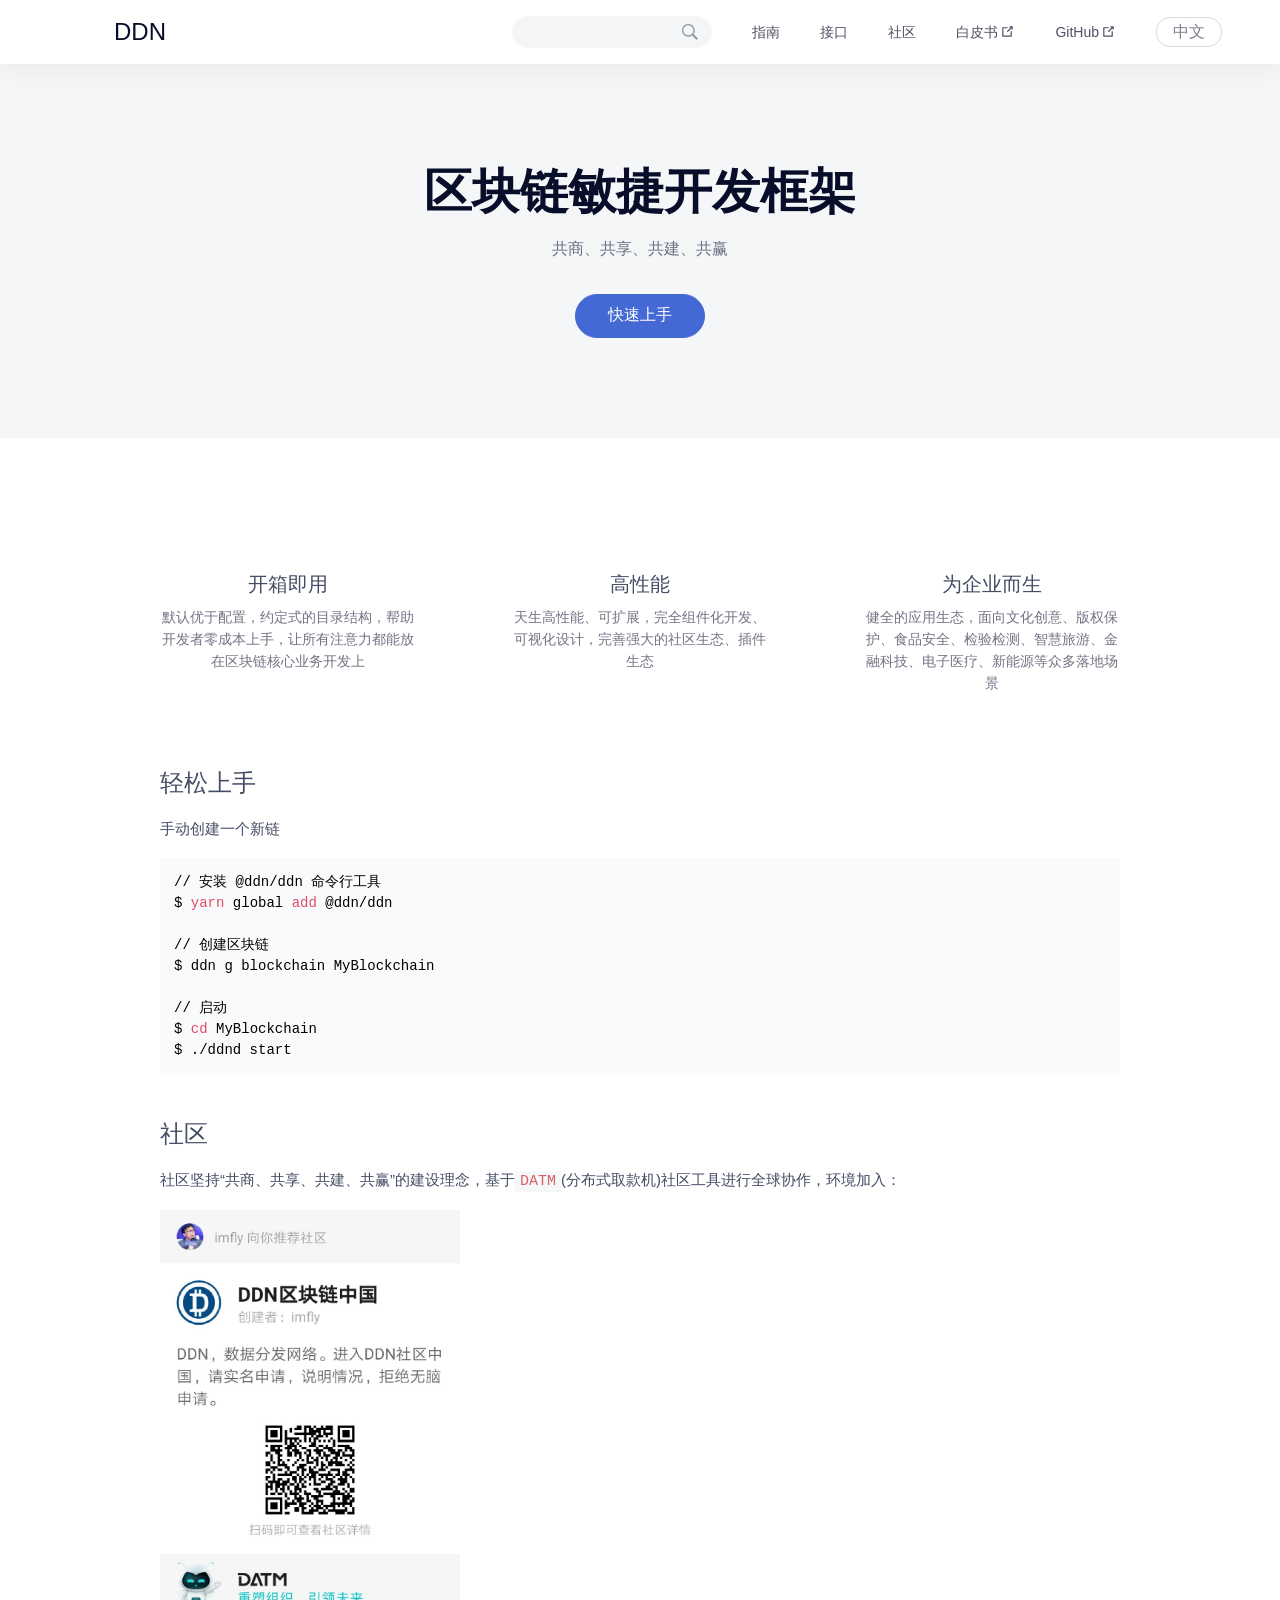
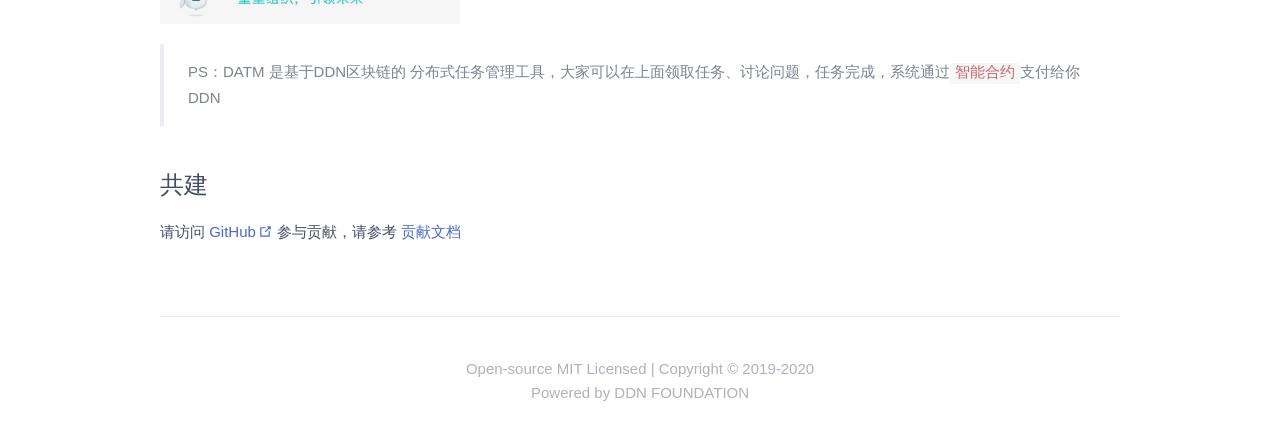
==== commit c58bac13: "build: deploy documentation" ====
--- a/index.html
+++ b/index.html
@@ -11,17 +11,17 @@
       type="image/x-icon"
       href="http://testnet.ddn.link/static/ddnlogo.b8ab60d5.png"
     />
-    <link rel="stylesheet" href="/umi.css" />
+    <link rel="stylesheet" href="/umi.e86c697b.css" />
     <script>
       window.routerBase = "/";
     </script>
     <script>
-      //! umi version: 3.0.6
+      //! umi version: 3.2.9
     </script>
   </head>
   <body>
     <div id="root"></div>
 
-    <script src="/umi.js"></script>
+    <script src="/umi.903e822a.js"></script>
   </body>
 </html>
--- a/umi.e86c697b.css
+++ b/umi.e86c697b.css
@@ -0,0 +1 @@
+.__dumi-default-locale-select{position:relative;display:inline-block;border:1px solid #dadadf;border-radius:14px;transition:background .2s}.__dumi-default-locale-select:hover{background-color:#fafafa}.__dumi-default-locale-select:not([data-locale-count="1"]):not([data-locale-count="2"]):after{content:"";position:absolute;top:50%;right:10px;margin-top:-3px;width:0;height:0;border:4px solid transparent;border-top:6px solid #7b7f8d;pointer-events:none}.__dumi-default-locale-select select,.__dumi-default-locale-select span{padding:0 24px 0 16px;height:28px;text-align:center;line-height:28px;-webkit-appearance:none;-moz-appearance:none;appearance:none;border:0;font-size:16px;color:#7b7f8d;background:transparent;outline:none;cursor:pointer}.__dumi-default-locale-select span{padding-right:16px}.__dumi-default-navbar{position:fixed;z-index:101;top:0;left:0;right:0;display:none;align-items:center;justify-content:space-between;padding:0 58px;height:64px;white-space:nowrap;background:#fff;box-shadow:0 8px 24px -2px rgba(0,0,0,.05)}@media only screen and (max-width:767px){.__dumi-default-navbar{display:flex;justify-content:center;height:50px}}.__dumi-default-navbar-toggle{position:absolute;top:14px;left:16px;display:none;width:22px;height:22px;border:0;outline:none;background:url("[data-uri]") no-repeat 50%/contain}@media only screen and (max-width:767px){.__dumi-default-navbar-toggle{display:block}}.__dumi-default-navbar-logo{display:inline-block;height:40px;color:#080e29;font-weight:500;text-decoration:none;font-size:24px;line-height:40px}.__dumi-default-navbar-logo:not([data-plaintext]){padding-left:56px;background:url("[data-uri]") no-repeat 0/contain}.__dumi-default-navbar-logo:active,.__dumi-default-navbar-logo:hover{color:#080e29}@media only screen and (max-width:767px){.__dumi-default-navbar-logo{height:28px;line-height:28px}.__dumi-default-navbar-logo:not([data-plaintext]){padding-left:36px}}.__dumi-default-navbar nav>a{position:relative;margin-left:40px;display:inline-block;height:64px;color:#4d5164;font-size:14px;line-height:64px;text-decoration:none;letter-spacing:0}.__dumi-default-navbar nav>a.active,.__dumi-default-navbar nav>a:hover{color:#4569d4}.__dumi-default-navbar nav>a+:not(a){margin-left:40px}.__dumi-default-navbar nav>a:before{content:"";position:absolute;top:0;bottom:0;right:-18px;left:-18px}.__dumi-default-navbar nav>a.active:after{content:"";position:absolute;bottom:0;left:-2px;right:-2px;height:2px;background-color:#4569d4;border-radius:1px}.__dumi-default-navbar nav>a>ul{list-style:none;position:absolute;top:100%;left:50%;margin:0;min-width:100px;padding:8px 18px;line-height:2;background-color:#fff;box-shadow:0 8px 24px -2px rgba(0,0,0,.08);transform:translate(-50%);transform-origin:top;border-radius:1px;transition:all .2s}.__dumi-default-navbar nav>a>ul a{position:relative;display:block;color:#454d64}.__dumi-default-navbar nav>a>ul a.active,.__dumi-default-navbar nav>a>ul a:hover{color:#4569d4}.__dumi-default-navbar nav>a:not(:hover)>ul{visibility:hidden;pointer-events:none;transform:translate(-50%) scaleY(.9);opacity:0}@media only screen and (max-width:767px){.__dumi-default-navbar nav>a,.__dumi-default-navbar nav>div{display:none}}.__dumi-default-navbar[data-mode=site]{display:flex}ul[role=slug-list]:empty{margin:0!important;padding:0!important}ul[role=slug-list] li.active a{color:#3d62d2}ul[role=slug-list] li[data-depth="3"]{padding-left:12px}.__dumi-default-menu{position:fixed;z-index:100;top:0;left:0;bottom:0;width:260px;background-color:#f2f5fa;box-sizing:border-box;transition:left .3s}.__dumi-default-menu[data-hidden]{display:none}@media only screen and (max-width:767px){.__dumi-default-menu{left:-240px;top:50px;display:block!important;width:240px;background-color:#fff}.__dumi-default-menu[data-mobile-show]{left:0}}.__dumi-default-menu:after{content:"";position:absolute;top:0;right:0;bottom:0;display:block;width:20px;background:linear-gradient(90deg,transparent,rgba(0,0,0,.03))}@media only screen and (max-width:767px){.__dumi-default-menu:after{width:1px;background:#ebedf1}}.__dumi-default-menu-header{position:relative;padding-top:40px;text-align:center;border-bottom:1px solid #ebedf1}@media only screen and (max-width:767px){.__dumi-default-menu-header{display:none}}.__dumi-default-menu-header .__dumi-default-menu-logo{display:inline-block;width:66px;height:65px;background:url("[data-uri]") no-repeat 0/contain}.__dumi-default-menu-header h1{margin:10px 0 0;color:#454d64;font-weight:500;line-height:1.40625}.__dumi-default-menu-header p{margin:0 0 5px;color:#8c8e9c}.__dumi-default-menu-header p>object[data^="https://img.shields.io"]{max-height:20px}.__dumi-default-menu-header p+p{margin-bottom:10px}.__dumi-default-menu-doc-locale:not(:empty){display:none;padding:16px 0;text-align:center;border-bottom:1px solid #ebedf1}@media only screen and (max-width:767px){.__dumi-default-menu-doc-locale:not(:empty){display:block}}.__dumi-default-menu-inner{width:100%;height:100%;overflow:auto;-ms-scroll-chaining:none;overscroll-behavior:contain}.__dumi-default-menu-inner ul{list-style:none;margin:0;padding:0;font-size:16px}.__dumi-default-menu-inner ul li a{position:relative;display:block;padding-right:24px;color:#454d64;line-height:2.4;text-decoration:none;outline:none;transition:color .3s,background .3s}.__dumi-default-menu-inner ul li a span{display:block;overflow:hidden;white-space:nowrap;text-overflow:ellipsis}.__dumi-default-menu-inner ul li a.active,.__dumi-default-menu-inner ul li a:hover{color:#4569d4}.__dumi-default-menu-inner ul li a:before{content:"";position:absolute;top:50%;left:-10px;margin-top:-2.5px;display:inline-block;width:5px;height:5px;background-color:#4569d4;border-radius:50%;opacity:0;transition:transform .2s,opacity .2s;transform:scale(0) translateX(-10px)}.__dumi-default-menu-inner ul li.active a:before,.__dumi-default-menu-inner ul li a.active:before{opacity:1;transform:scale(1) translateX(0)}.__dumi-default-menu-inner ul li ul{font-size:.9em;padding-left:1em}.__dumi-default-menu-inner>ul>li>a{line-height:2.875}.__dumi-default-menu-inner>ul>li>a:not([href]){padding-top:24px;line-height:1;font-weight:500;color:#454d64!important;background:transparent!important;cursor:default}.__dumi-default-menu-inner>ul>li:first-child>a:not([href]){padding-top:0}.__dumi-default-menu-inner>ul ul a{color:#717484}.__dumi-default-menu-inner>ul ul a.active{color:#4569d4}.__dumi-default-menu-inner .__dumi-default-menu-mobile-area{display:none;padding-bottom:16px;margin-bottom:16px;text-align:center;border-bottom:1px solid #ebedf1}@media only screen and (max-width:767px){.__dumi-default-menu-inner .__dumi-default-menu-mobile-area{display:block}}.__dumi-default-menu-inner .__dumi-default-menu-nav-list{padding:16px 0}.__dumi-default-menu-inner .__dumi-default-menu-nav-list>li>a{padding-right:0;line-height:2.4}.__dumi-default-menu-inner .__dumi-default-menu-nav-list>li>a ul{padding-left:0}.__dumi-default-menu-inner .__dumi-default-menu-nav-list>li>a ul a{padding-right:0;font-size:90%}.__dumi-default-menu-inner .__dumi-default-menu-list{padding:8px 0;margin-bottom:40px}.__dumi-default-menu-inner .__dumi-default-menu-list>li>a{padding-left:28px}.__dumi-default-menu-inner .__dumi-default-menu-list>li>a.active{background:linear-gradient(270deg,#e8ecf4,rgba(232,236,244,0))}.__dumi-default-menu-inner .__dumi-default-menu-list>li>a~ul{margin-top:8px;margin-left:28px}@media only screen and (max-width:767px){.__dumi-default-menu-inner .__dumi-default-menu-list>li>a{padding-left:16px}.__dumi-default-menu-inner .__dumi-default-menu-list>li>a~ul{margin-left:16px}}.__dumi-default-menu[data-mode=site]:after{width:1px;background:#ebedf1}.__dumi-default-menu[data-mode=site] .__dumi-default-menu-list{padding:0}.__dumi-default-menu[data-mode=site] .__dumi-default-menu-list>li>a{position:relative}.__dumi-default-menu[data-mode=site] .__dumi-default-menu-list>li>a:after{content:"";position:absolute;top:0;bottom:0;right:0;display:block;width:3px;background-color:#4569d4;visibility:hidden;opacity:0;transition:all .3s;border-radius:1px}.__dumi-default-menu[data-mode=site] .__dumi-default-menu-list>li>a.active{z-index:1;background:linear-gradient(270deg,#f8faff,rgba(248,250,255,0))}.__dumi-default-menu[data-mode=site] .__dumi-default-menu-list>li>a.active:after{opacity:1;visibility:visible}@media only screen and (min-width:768px){.__dumi-default-menu[data-mode=site]{top:64px;width:300px;padding-top:50px;background:transparent}.__dumi-default-menu[data-mode=site] .__dumi-default-menu-header,.__dumi-default-menu[data-mode=site] .__dumi-default-menu-nav{display:none}.__dumi-default-menu[data-mode=site] .__dumi-default-menu-list>li>a{padding-left:58px}.__dumi-default-menu[data-mode=site] .__dumi-default-menu-list>li>a~ul{margin-left:58px}}.__dumi-default-search{margin-left:20px;position:relative;display:inline-block}.__dumi-default-search-input{width:200px;height:32px;padding:0 38px 0 14px;color:#454d64;font-size:14px;border:0;outline:none;transition:all .2s;border-radius:16px;background:url("[data-uri]") #f5f6f7 no-repeat right 14px center/16px;-webkit-appearance:none;-moz-appearance:none;appearance:none}.__dumi-default-search>ul{list-style:none;position:absolute;top:100%;left:0;z-index:10;margin:8px 0 0;min-width:280px;max-width:400px;padding:6px 0;background-color:#fff;border:1px solid #ebedf1;border-radius:1px;box-shadow:0 2px 20px 0 rgba(0,0,0,.05);box-sizing:border-box}.__dumi-default-search>ul:empty{display:none}.__dumi-default-search>ul li{font-size:15px}.__dumi-default-search>ul li a{display:block;padding:6px 20px;color:#717484;text-decoration:none;transition:background-color .3s;white-space:nowrap;overflow:hidden;text-overflow:ellipsis}.__dumi-default-search>ul li a:hover{color:#4569d4;background-color:#f9fafb}.__dumi-default-search>ul li span:first-child{position:relative;display:inline-block;max-width:50%;padding-right:26px;vertical-align:-.37em;overflow:hidden;text-overflow:ellipsis;opacity:.8}.__dumi-default-search>ul li span:first-child:after{content:">";position:absolute;top:50%;right:6px;opacity:.6;transform:translateY(-54%)}@media only screen and (max-width:1024px){.__dumi-default-search{margin-right:-14px}.__dumi-default-search>input:not(:focus){width:32px;padding-right:0;box-shadow:none;cursor:pointer;background-position-x:right 7px}.__dumi-default-search>input:not(:focus)+ul{transition:visibility .1s;visibility:hidden}}@media only screen and (max-width:767px){.__dumi-default-search{position:absolute;top:9px;right:24px;display:block!important}}code[class*=language-],pre[class*=language-]{color:#000;background:none;text-shadow:0 1px #fff;font-family:Consolas,Monaco,"Andale Mono","Ubuntu Mono",monospace;font-size:1em;text-align:left;white-space:pre;word-spacing:normal;word-break:normal;word-wrap:normal;line-height:1.5;-moz-tab-size:4;tab-size:4;-webkit-hyphens:none;-ms-hyphens:none;hyphens:none}code[class*=language-]::selection,code[class*=language-] ::selection,pre[class*=language-]::selection,pre[class*=language-] ::selection{text-shadow:none;background:#b3d4fc}@media print{code[class*=language-],pre[class*=language-]{text-shadow:none}}pre[class*=language-]{padding:1em;margin:.5em 0;overflow:auto}:not(pre)>code[class*=language-],pre[class*=language-]{background:#f5f2f0}:not(pre)>code[class*=language-]{padding:.1em;border-radius:.3em;white-space:normal}.token.cdata,.token.comment,.token.doctype,.token.prolog{color:#708090}.token.punctuation{color:#999}.token.namespace{opacity:.7}.token.boolean,.token.constant,.token.deleted,.token.number,.token.property,.token.symbol,.token.tag{color:#905}.token.attr-name,.token.builtin,.token.char,.token.inserted,.token.selector,.token.string{color:#690}.language-css .token.string,.style .token.string,.token.entity,.token.operator,.token.url{color:#9a6e3a;background:hsla(0,0%,100%,.5)}.token.atrule,.token.attr-value,.token.keyword{color:#07a}.token.class-name,.token.function{color:#dd4a68}.token.important,.token.regex,.token.variable{color:#e90}.token.bold,.token.important{font-weight:700}.token.italic{font-style:italic}.token.entity{cursor:help}@font-face{font-family:KaTeX_AMS;src:url(static/KaTeX_AMS-Regular.d4531cf7.woff2) format("woff2"),url(static/KaTeX_AMS-Regular.b1489df1.woff) format("woff"),url(static/KaTeX_AMS-Regular.f80d9eaf.ttf) format("truetype");font-weight:400;font-style:normal}@font-face{font-family:KaTeX_Caligraphic;src:url(static/KaTeX_Caligraphic-Bold.f046a374.woff2) format("woff2"),url(static/KaTeX_Caligraphic-Bold.7ce7636b.woff) format("woff"),url(static/KaTeX_Caligraphic-Bold.0c96bc8f.ttf) format("truetype");font-weight:700;font-style:normal}@font-face{font-family:KaTeX_Caligraphic;src:url(static/KaTeX_Caligraphic-Regular.4519ba4c.woff2) format("woff2"),url(static/KaTeX_Caligraphic-Regular.4a559f36.woff) format("woff"),url(static/KaTeX_Caligraphic-Regular.35f3c951.ttf) format("truetype");font-weight:400;font-style:normal}@font-face{font-family:KaTeX_Fraktur;src:url(static/KaTeX_Fraktur-Bold.5b8749ee.woff2) format("woff2"),url(static/KaTeX_Fraktur-Bold.2ea3916b.woff) format("woff"),url(static/KaTeX_Fraktur-Bold.069514d4.ttf) format("truetype");font-weight:700;font-style:normal}@font-face{font-family:KaTeX_Fraktur;src:url(static/KaTeX_Fraktur-Regular.2c629b06.woff2) format("woff2"),url(static/KaTeX_Fraktur-Regular.0d90113d.woff) format("woff"),url(static/KaTeX_Fraktur-Regular.96556db6.ttf) format("truetype");font-weight:400;font-style:normal}@font-face{font-family:KaTeX_Main;src:url(static/KaTeX_Main-Bold.20b90c20.woff2) format("woff2"),url(static/KaTeX_Main-Bold.a9cdbc85.woff) format("woff"),url(static/KaTeX_Main-Bold.07e762d0.ttf) format("truetype");font-weight:700;font-style:normal}@font-face{font-family:KaTeX_Main;src:url(static/KaTeX_Main-BoldItalic.b345de5b.woff2) format("woff2"),url(static/KaTeX_Main-BoldItalic.7649d52f.woff) format("woff"),url(static/KaTeX_Main-BoldItalic.bc8d96e9.ttf) format("truetype");font-weight:700;font-style:italic}@font-face{font-family:KaTeX_Main;src:url(static/KaTeX_Main-Italic.ab751a9e.woff2) format("woff2"),url(static/KaTeX_Main-Italic.e3954fe9.woff) format("woff"),url(static/KaTeX_Main-Italic.44a32ae6.ttf) format("truetype");font-weight:400;font-style:italic}@font-face{font-family:KaTeX_Main;src:url(static/KaTeX_Main-Regular.13b3f852.woff2) format("woff2"),url(static/KaTeX_Main-Regular.9e75cd60.woff) format("woff"),url(static/KaTeX_Main-Regular.af7fc7b3.ttf) format("truetype");font-weight:400;font-style:normal}@font-face{font-family:KaTeX_Math;src:url(static/KaTeX_Math-BoldItalic.d5d35e84.woff2) format("woff2"),url(static/KaTeX_Math-BoldItalic.94810ff6.woff) format("woff"),url(static/KaTeX_Math-BoldItalic.4d6241be.ttf) format("truetype");font-weight:700;font-style:italic}@font-face{font-family:KaTeX_Math;src:url(static/KaTeX_Math-Italic.ffda8803.woff2) format("woff2"),url(static/KaTeX_Math-Italic.11278d36.woff) format("woff"),url(static/KaTeX_Math-Italic.cae7ea26.ttf) format("truetype");font-weight:400;font-style:italic}@font-face{font-family:"KaTeX_SansSerif";src:url(static/KaTeX_SansSerif-Bold.5a20a475.woff2) format("woff2"),url(static/KaTeX_SansSerif-Bold.2946bdb5.woff) format("woff"),url(static/KaTeX_SansSerif-Bold.f0ad0abc.ttf) format("truetype");font-weight:700;font-style:normal}@font-face{font-family:"KaTeX_SansSerif";src:url(static/KaTeX_SansSerif-Italic.e5fc2aef.woff2) format("woff2"),url(static/KaTeX_SansSerif-Italic.c834ba6d.woff) format("woff"),url(static/KaTeX_SansSerif-Italic.c7feacd5.ttf) format("truetype");font-weight:400;font-style:italic}@font-face{font-family:"KaTeX_SansSerif";src:url(static/KaTeX_SansSerif-Regular.5bf28900.woff2) format("woff2"),url(static/KaTeX_SansSerif-Regular.a4fd0563.woff) format("woff"),url(static/KaTeX_SansSerif-Regular.5af9e1cf.ttf) format("truetype");font-weight:400;font-style:normal}@font-face{font-family:KaTeX_Script;src:url(static/KaTeX_Script-Regular.a1c15978.woff2) format("woff2"),url(static/KaTeX_Script-Regular.cd3b0634.woff) format("woff"),url(static/KaTeX_Script-Regular.dd0db7ae.ttf) format("truetype");font-weight:400;font-style:normal}@font-face{font-family:KaTeX_Size1;src:url(static/KaTeX_Size1-Regular.1876361f.woff2) format("woff2"),url(static/KaTeX_Size1-Regular.c4ae0d25.woff) format("woff"),url(static/KaTeX_Size1-Regular.bbd9552c.ttf) format("truetype");font-weight:400;font-style:normal}@font-face{font-family:KaTeX_Size2;src:url(static/KaTeX_Size2-Regular.f516b73c.woff2) format("woff2"),url(static/KaTeX_Size2-Regular.635e9324.woff) format("woff"),url(static/KaTeX_Size2-Regular.d1e8ff17.ttf) format("truetype");font-weight:400;font-style:normal}@font-face{font-family:KaTeX_Size3;src:url(static/KaTeX_Size3-Regular.1ef7adae.woff2) format("woff2"),url(static/KaTeX_Size3-Regular.f32a9fde.woff) format("woff"),url(static/KaTeX_Size3-Regular.5d632274.ttf) format("truetype");font-weight:400;font-style:normal}@font-face{font-family:KaTeX_Size4;src:url(static/KaTeX_Size4-Regular.4f012d6a.woff2) format("woff2"),url(static/KaTeX_Size4-Regular.f668d566.woff) format("woff"),url(static/KaTeX_Size4-Regular.1d132596.ttf) format("truetype");font-weight:400;font-style:normal}@font-face{font-family:KaTeX_Typewriter;src:url(static/KaTeX_Typewriter-Regular.4f31d033.woff2) format("woff2"),url(static/KaTeX_Typewriter-Regular.d3c8e68f.woff) format("woff"),url(static/KaTeX_Typewriter-Regular.b1d1af1a.ttf) format("truetype");font-weight:400;font-style:normal}.katex{font:normal 1.21em KaTeX_Main,Times New Roman,serif;line-height:1.2;text-indent:0;text-rendering:auto}.katex *{-ms-high-contrast-adjust:none!important}.katex .katex-version:after{content:"0.11.1"}.katex .katex-mathml{position:absolute;clip:rect(1px,1px,1px,1px);padding:0;border:0;height:1px;width:1px;overflow:hidden}.katex .katex-html>.newline{display:block}.katex .base{position:relative;white-space:nowrap;width:-webkit-min-content;width:-moz-min-content;width:min-content}.katex .base,.katex .strut{display:inline-block}.katex .textbf{font-weight:700}.katex .textit{font-style:italic}.katex .textrm{font-family:KaTeX_Main}.katex .textsf{font-family:KaTeX_SansSerif}.katex .texttt{font-family:KaTeX_Typewriter}.katex .mathdefault{font-family:KaTeX_Math;font-style:italic}.katex .mathit{font-family:KaTeX_Main;font-style:italic}.katex .mathrm{font-style:normal}.katex .mathbf{font-family:KaTeX_Main;font-weight:700}.katex .boldsymbol{font-family:KaTeX_Math;font-weight:700;font-style:italic}.katex .amsrm,.katex .mathbb,.katex .textbb{font-family:KaTeX_AMS}.katex .mathcal{font-family:KaTeX_Caligraphic}.katex .mathfrak,.katex .textfrak{font-family:KaTeX_Fraktur}.katex .mathtt{font-family:KaTeX_Typewriter}.katex .mathscr,.katex .textscr{font-family:KaTeX_Script}.katex .mathsf,.katex .textsf{font-family:KaTeX_SansSerif}.katex .mathboldsf,.katex .textboldsf{font-family:KaTeX_SansSerif;font-weight:700}.katex .mathitsf,.katex .textitsf{font-family:KaTeX_SansSerif;font-style:italic}.katex .mainrm{font-family:KaTeX_Main;font-style:normal}.katex .vlist-t{display:inline-table;table-layout:fixed}.katex .vlist-r{display:table-row}.katex .vlist{display:table-cell;vertical-align:bottom;position:relative}.katex .vlist>span{display:block;height:0;position:relative}.katex .vlist>span>span{display:inline-block}.katex .vlist>span>.pstrut{overflow:hidden;width:0}.katex .vlist-t2{margin-right:-2px}.katex .vlist-s{display:table-cell;vertical-align:bottom;font-size:1px;width:2px;min-width:2px}.katex .msupsub{text-align:left}.katex .mfrac>span>span{text-align:center}.katex .mfrac .frac-line{display:inline-block;width:100%;border-bottom-style:solid}.katex .hdashline,.katex .hline,.katex .mfrac .frac-line,.katex .overline .overline-line,.katex .rule,.katex .underline .underline-line{min-height:1px}.katex .mspace{display:inline-block}.katex .clap,.katex .llap,.katex .rlap{width:0;position:relative}.katex .clap>.inner,.katex .llap>.inner,.katex .rlap>.inner{position:absolute}.katex .clap>.fix,.katex .llap>.fix,.katex .rlap>.fix{display:inline-block}.katex .llap>.inner{right:0}.katex .clap>.inner,.katex .rlap>.inner{left:0}.katex .clap>.inner>span{margin-left:-50%;margin-right:50%}.katex .rule{display:inline-block;border:0 solid;position:relative}.katex .hline,.katex .overline .overline-line,.katex .underline .underline-line{display:inline-block;width:100%;border-bottom-style:solid}.katex .hdashline{display:inline-block;width:100%;border-bottom-style:dashed}.katex .sqrt>.root{margin-left:.27777778em;margin-right:-.55555556em}.katex .fontsize-ensurer.reset-size1.size1,.katex .sizing.reset-size1.size1{font-size:1em}.katex .fontsize-ensurer.reset-size1.size2,.katex .sizing.reset-size1.size2{font-size:1.2em}.katex .fontsize-ensurer.reset-size1.size3,.katex .sizing.reset-size1.size3{font-size:1.4em}.katex .fontsize-ensurer.reset-size1.size4,.katex .sizing.reset-size1.size4{font-size:1.6em}.katex .fontsize-ensurer.reset-size1.size5,.katex .sizing.reset-size1.size5{font-size:1.8em}.katex .fontsize-ensurer.reset-size1.size6,.katex .sizing.reset-size1.size6{font-size:2em}.katex .fontsize-ensurer.reset-size1.size7,.katex .sizing.reset-size1.size7{font-size:2.4em}.katex .fontsize-ensurer.reset-size1.size8,.katex .sizing.reset-size1.size8{font-size:2.88em}.katex .fontsize-ensurer.reset-size1.size9,.katex .sizing.reset-size1.size9{font-size:3.456em}.katex .fontsize-ensurer.reset-size1.size10,.katex .sizing.reset-size1.size10{font-size:4.148em}.katex .fontsize-ensurer.reset-size1.size11,.katex .sizing.reset-size1.size11{font-size:4.976em}.katex .fontsize-ensurer.reset-size2.size1,.katex .sizing.reset-size2.size1{font-size:.83333333em}.katex .fontsize-ensurer.reset-size2.size2,.katex .sizing.reset-size2.size2{font-size:1em}.katex .fontsize-ensurer.reset-size2.size3,.katex .sizing.reset-size2.size3{font-size:1.16666667em}.katex .fontsize-ensurer.reset-size2.size4,.katex .sizing.reset-size2.size4{font-size:1.33333333em}.katex .fontsize-ensurer.reset-size2.size5,.katex .sizing.reset-size2.size5{font-size:1.5em}.katex .fontsize-ensurer.reset-size2.size6,.katex .sizing.reset-size2.size6{font-size:1.66666667em}.katex .fontsize-ensurer.reset-size2.size7,.katex .sizing.reset-size2.size7{font-size:2em}.katex .fontsize-ensurer.reset-size2.size8,.katex .sizing.reset-size2.size8{font-size:2.4em}.katex .fontsize-ensurer.reset-size2.size9,.katex .sizing.reset-size2.size9{font-size:2.88em}.katex .fontsize-ensurer.reset-size2.size10,.katex .sizing.reset-size2.size10{font-size:3.45666667em}.katex .fontsize-ensurer.reset-size2.size11,.katex .sizing.reset-size2.size11{font-size:4.14666667em}.katex .fontsize-ensurer.reset-size3.size1,.katex .sizing.reset-size3.size1{font-size:.71428571em}.katex .fontsize-ensurer.reset-size3.size2,.katex .sizing.reset-size3.size2{font-size:.85714286em}.katex .fontsize-ensurer.reset-size3.size3,.katex .sizing.reset-size3.size3{font-size:1em}.katex .fontsize-ensurer.reset-size3.size4,.katex .sizing.reset-size3.size4{font-size:1.14285714em}.katex .fontsize-ensurer.reset-size3.size5,.katex .sizing.reset-size3.size5{font-size:1.28571429em}.katex .fontsize-ensurer.reset-size3.size6,.katex .sizing.reset-size3.size6{font-size:1.42857143em}.katex .fontsize-ensurer.reset-size3.size7,.katex .sizing.reset-size3.size7{font-size:1.71428571em}.katex .fontsize-ensurer.reset-size3.size8,.katex .sizing.reset-size3.size8{font-size:2.05714286em}.katex .fontsize-ensurer.reset-size3.size9,.katex .sizing.reset-size3.size9{font-size:2.46857143em}.katex .fontsize-ensurer.reset-size3.size10,.katex .sizing.reset-size3.size10{font-size:2.96285714em}.katex .fontsize-ensurer.reset-size3.size11,.katex .sizing.reset-size3.size11{font-size:3.55428571em}.katex .fontsize-ensurer.reset-size4.size1,.katex .sizing.reset-size4.size1{font-size:.625em}.katex .fontsize-ensurer.reset-size4.size2,.katex .sizing.reset-size4.size2{font-size:.75em}.katex .fontsize-ensurer.reset-size4.size3,.katex .sizing.reset-size4.size3{font-size:.875em}.katex .fontsize-ensurer.reset-size4.size4,.katex .sizing.reset-size4.size4{font-size:1em}.katex .fontsize-ensurer.reset-size4.size5,.katex .sizing.reset-size4.size5{font-size:1.125em}.katex .fontsize-ensurer.reset-size4.size6,.katex .sizing.reset-size4.size6{font-size:1.25em}.katex .fontsize-ensurer.reset-size4.size7,.katex .sizing.reset-size4.size7{font-size:1.5em}.katex .fontsize-ensurer.reset-size4.size8,.katex .sizing.reset-size4.size8{font-size:1.8em}.katex .fontsize-ensurer.reset-size4.size9,.katex .sizing.reset-size4.size9{font-size:2.16em}.katex .fontsize-ensurer.reset-size4.size10,.katex .sizing.reset-size4.size10{font-size:2.5925em}.katex .fontsize-ensurer.reset-size4.size11,.katex .sizing.reset-size4.size11{font-size:3.11em}.katex .fontsize-ensurer.reset-size5.size1,.katex .sizing.reset-size5.size1{font-size:.55555556em}.katex .fontsize-ensurer.reset-size5.size2,.katex .sizing.reset-size5.size2{font-size:.66666667em}.katex .fontsize-ensurer.reset-size5.size3,.katex .sizing.reset-size5.size3{font-size:.77777778em}.katex .fontsize-ensurer.reset-size5.size4,.katex .sizing.reset-size5.size4{font-size:.88888889em}.katex .fontsize-ensurer.reset-size5.size5,.katex .sizing.reset-size5.size5{font-size:1em}.katex .fontsize-ensurer.reset-size5.size6,.katex .sizing.reset-size5.size6{font-size:1.11111111em}.katex .fontsize-ensurer.reset-size5.size7,.katex .sizing.reset-size5.size7{font-size:1.33333333em}.katex .fontsize-ensurer.reset-size5.size8,.katex .sizing.reset-size5.size8{font-size:1.6em}.katex .fontsize-ensurer.reset-size5.size9,.katex .sizing.reset-size5.size9{font-size:1.92em}.katex .fontsize-ensurer.reset-size5.size10,.katex .sizing.reset-size5.size10{font-size:2.30444444em}.katex .fontsize-ensurer.reset-size5.size11,.katex .sizing.reset-size5.size11{font-size:2.76444444em}.katex .fontsize-ensurer.reset-size6.size1,.katex .sizing.reset-size6.size1{font-size:.5em}.katex .fontsize-ensurer.reset-size6.size2,.katex .sizing.reset-size6.size2{font-size:.6em}.katex .fontsize-ensurer.reset-size6.size3,.katex .sizing.reset-size6.size3{font-size:.7em}.katex .fontsize-ensurer.reset-size6.size4,.katex .sizing.reset-size6.size4{font-size:.8em}.katex .fontsize-ensurer.reset-size6.size5,.katex .sizing.reset-size6.size5{font-size:.9em}.katex .fontsize-ensurer.reset-size6.size6,.katex .sizing.reset-size6.size6{font-size:1em}.katex .fontsize-ensurer.reset-size6.size7,.katex .sizing.reset-size6.size7{font-size:1.2em}.katex .fontsize-ensurer.reset-size6.size8,.katex .sizing.reset-size6.size8{font-size:1.44em}.katex .fontsize-ensurer.reset-size6.size9,.katex .sizing.reset-size6.size9{font-size:1.728em}.katex .fontsize-ensurer.reset-size6.size10,.katex .sizing.reset-size6.size10{font-size:2.074em}.katex .fontsize-ensurer.reset-size6.size11,.katex .sizing.reset-size6.size11{font-size:2.488em}.katex .fontsize-ensurer.reset-size7.size1,.katex .sizing.reset-size7.size1{font-size:.41666667em}.katex .fontsize-ensurer.reset-size7.size2,.katex .sizing.reset-size7.size2{font-size:.5em}.katex .fontsize-ensurer.reset-size7.size3,.katex .sizing.reset-size7.size3{font-size:.58333333em}.katex .fontsize-ensurer.reset-size7.size4,.katex .sizing.reset-size7.size4{font-size:.66666667em}.katex .fontsize-ensurer.reset-size7.size5,.katex .sizing.reset-size7.size5{font-size:.75em}.katex .fontsize-ensurer.reset-size7.size6,.katex .sizing.reset-size7.size6{font-size:.83333333em}.katex .fontsize-ensurer.reset-size7.size7,.katex .sizing.reset-size7.size7{font-size:1em}.katex .fontsize-ensurer.reset-size7.size8,.katex .sizing.reset-size7.size8{font-size:1.2em}.katex .fontsize-ensurer.reset-size7.size9,.katex .sizing.reset-size7.size9{font-size:1.44em}.katex .fontsize-ensurer.reset-size7.size10,.katex .sizing.reset-size7.size10{font-size:1.72833333em}.katex .fontsize-ensurer.reset-size7.size11,.katex .sizing.reset-size7.size11{font-size:2.07333333em}.katex .fontsize-ensurer.reset-size8.size1,.katex .sizing.reset-size8.size1{font-size:.34722222em}.katex .fontsize-ensurer.reset-size8.size2,.katex .sizing.reset-size8.size2{font-size:.41666667em}.katex .fontsize-ensurer.reset-size8.size3,.katex .sizing.reset-size8.size3{font-size:.48611111em}.katex .fontsize-ensurer.reset-size8.size4,.katex .sizing.reset-size8.size4{font-size:.55555556em}.katex .fontsize-ensurer.reset-size8.size5,.katex .sizing.reset-size8.size5{font-size:.625em}.katex .fontsize-ensurer.reset-size8.size6,.katex .sizing.reset-size8.size6{font-size:.69444444em}.katex .fontsize-ensurer.reset-size8.size7,.katex .sizing.reset-size8.size7{font-size:.83333333em}.katex .fontsize-ensurer.reset-size8.size8,.katex .sizing.reset-size8.size8{font-size:1em}.katex .fontsize-ensurer.reset-size8.size9,.katex .sizing.reset-size8.size9{font-size:1.2em}.katex .fontsize-ensurer.reset-size8.size10,.katex .sizing.reset-size8.size10{font-size:1.44027778em}.katex .fontsize-ensurer.reset-size8.size11,.katex .sizing.reset-size8.size11{font-size:1.72777778em}.katex .fontsize-ensurer.reset-size9.size1,.katex .sizing.reset-size9.size1{font-size:.28935185em}.katex .fontsize-ensurer.reset-size9.size2,.katex .sizing.reset-size9.size2{font-size:.34722222em}.katex .fontsize-ensurer.reset-size9.size3,.katex .sizing.reset-size9.size3{font-size:.40509259em}.katex .fontsize-ensurer.reset-size9.size4,.katex .sizing.reset-size9.size4{font-size:.46296296em}.katex .fontsize-ensurer.reset-size9.size5,.katex .sizing.reset-size9.size5{font-size:.52083333em}.katex .fontsize-ensurer.reset-size9.size6,.katex .sizing.reset-size9.size6{font-size:.5787037em}.katex .fontsize-ensurer.reset-size9.size7,.katex .sizing.reset-size9.size7{font-size:.69444444em}.katex .fontsize-ensurer.reset-size9.size8,.katex .sizing.reset-size9.size8{font-size:.83333333em}.katex .fontsize-ensurer.reset-size9.size9,.katex .sizing.reset-size9.size9{font-size:1em}.katex .fontsize-ensurer.reset-size9.size10,.katex .sizing.reset-size9.size10{font-size:1.20023148em}.katex .fontsize-ensurer.reset-size9.size11,.katex .sizing.reset-size9.size11{font-size:1.43981481em}.katex .fontsize-ensurer.reset-size10.size1,.katex .sizing.reset-size10.size1{font-size:.24108004em}.katex .fontsize-ensurer.reset-size10.size2,.katex .sizing.reset-size10.size2{font-size:.28929605em}.katex .fontsize-ensurer.reset-size10.size3,.katex .sizing.reset-size10.size3{font-size:.33751205em}.katex .fontsize-ensurer.reset-size10.size4,.katex .sizing.reset-size10.size4{font-size:.38572806em}.katex .fontsize-ensurer.reset-size10.size5,.katex .sizing.reset-size10.size5{font-size:.43394407em}.katex .fontsize-ensurer.reset-size10.size6,.katex .sizing.reset-size10.size6{font-size:.48216008em}.katex .fontsize-ensurer.reset-size10.size7,.katex .sizing.reset-size10.size7{font-size:.57859209em}.katex .fontsize-ensurer.reset-size10.size8,.katex .sizing.reset-size10.size8{font-size:.69431051em}.katex .fontsize-ensurer.reset-size10.size9,.katex .sizing.reset-size10.size9{font-size:.83317261em}.katex .fontsize-ensurer.reset-size10.size10,.katex .sizing.reset-size10.size10{font-size:1em}.katex .fontsize-ensurer.reset-size10.size11,.katex .sizing.reset-size10.size11{font-size:1.19961427em}.katex .fontsize-ensurer.reset-size11.size1,.katex .sizing.reset-size11.size1{font-size:.20096463em}.katex .fontsize-ensurer.reset-size11.size2,.katex .sizing.reset-size11.size2{font-size:.24115756em}.katex .fontsize-ensurer.reset-size11.size3,.katex .sizing.reset-size11.size3{font-size:.28135048em}.katex .fontsize-ensurer.reset-size11.size4,.katex .sizing.reset-size11.size4{font-size:.32154341em}.katex .fontsize-ensurer.reset-size11.size5,.katex .sizing.reset-size11.size5{font-size:.36173633em}.katex .fontsize-ensurer.reset-size11.size6,.katex .sizing.reset-size11.size6{font-size:.40192926em}.katex .fontsize-ensurer.reset-size11.size7,.katex .sizing.reset-size11.size7{font-size:.48231511em}.katex .fontsize-ensurer.reset-size11.size8,.katex .sizing.reset-size11.size8{font-size:.57877814em}.katex .fontsize-ensurer.reset-size11.size9,.katex .sizing.reset-size11.size9{font-size:.69453376em}.katex .fontsize-ensurer.reset-size11.size10,.katex .sizing.reset-size11.size10{font-size:.83360129em}.katex .fontsize-ensurer.reset-size11.size11,.katex .sizing.reset-size11.size11{font-size:1em}.katex .delimsizing.size1{font-family:KaTeX_Size1}.katex .delimsizing.size2{font-family:KaTeX_Size2}.katex .delimsizing.size3{font-family:KaTeX_Size3}.katex .delimsizing.size4{font-family:KaTeX_Size4}.katex .delimsizing.mult .delim-size1>span{font-family:KaTeX_Size1}.katex .delimsizing.mult .delim-size4>span{font-family:KaTeX_Size4}.katex .nulldelimiter{display:inline-block;width:.12em}.katex .delimcenter,.katex .op-symbol{position:relative}.katex .op-symbol.small-op{font-family:KaTeX_Size1}.katex .op-symbol.large-op{font-family:KaTeX_Size2}.katex .op-limits>.vlist-t{text-align:center}.katex .accent>.vlist-t{text-align:center}.katex .accent .accent-body{position:relative}.katex .accent .accent-body:not(.accent-full){width:0}.katex .overlay{display:block}.katex .mtable .vertical-separator{display:inline-block;min-width:1px}.katex .mtable .arraycolsep{display:inline-block}.katex .mtable .col-align-c>.vlist-t{text-align:center}.katex .mtable .col-align-l>.vlist-t{text-align:left}.katex .mtable .col-align-r>.vlist-t{text-align:right}.katex .svg-align{text-align:left}.katex svg{display:block;position:absolute;width:100%;height:inherit;fill:currentColor;stroke:currentColor;fill-rule:nonzero;fill-opacity:1;stroke-width:1;stroke-linecap:butt;stroke-linejoin:miter;stroke-miterlimit:4;stroke-dasharray:none;stroke-dashoffset:0;stroke-opacity:1}.katex svg path{stroke:none}.katex img{border-style:none;min-width:0;min-height:0;max-width:none;max-height:none}.katex .stretchy{width:100%;display:block;position:relative;overflow:hidden}.katex .stretchy:after,.katex .stretchy:before{content:""}.katex .hide-tail{width:100%;position:relative;overflow:hidden}.katex .halfarrow-left{position:absolute;left:0;width:50.2%;overflow:hidden}.katex .halfarrow-right{position:absolute;right:0;width:50.2%;overflow:hidden}.katex .brace-left{position:absolute;left:0;width:25.1%;overflow:hidden}.katex .brace-center{position:absolute;left:25%;width:50%;overflow:hidden}.katex .brace-right{position:absolute;right:0;width:25.1%;overflow:hidden}.katex .x-arrow-pad{padding:0 .5em}.katex .mover,.katex .munder,.katex .x-arrow{text-align:center}.katex .boxpad{padding:0 .3em}.katex .fbox,.katex .fcolorbox{box-sizing:border-box;border:.04em solid}.katex .cancel-pad{padding:0 .2em}.katex .cancel-lap{margin-left:-.2em;margin-right:-.2em}.katex .sout{border-bottom-style:solid;border-bottom-width:.08em}.katex-display{display:block;margin:1em 0;text-align:center}.katex-display>.katex{display:block;text-align:center;white-space:nowrap}.katex-display>.katex>.katex-html{display:block;position:relative}.katex-display>.katex>.katex-html>.tag{position:absolute;right:0}.katex-display.leqno>.katex>.katex-html>.tag{left:0;right:auto}.katex-display.fleqn>.katex{text-align:left}.markdown{color:#454d64;font-size:15px;line-height:1.60625}.markdown:not(:first-child):empty{min-height:32px}.markdown h1,.markdown h2,.markdown h3,.markdown h4,.markdown h5,.markdown h6{margin:42px 0 18px;color:#454d64;font-weight:500;line-height:1.40625}.markdown h1:hover>a[aria-hidden],.markdown h2:hover>a[aria-hidden],.markdown h3:hover>a[aria-hidden],.markdown h4:hover>a[aria-hidden],.markdown h5:hover>a[aria-hidden],.markdown h6:hover>a[aria-hidden]{float:left;margin-top:.06em;margin-left:-20px;width:20px;padding-right:4px;line-height:1;box-sizing:border-box}@media only screen and (max-width:767px){.markdown h1:hover>a[aria-hidden],.markdown h2:hover>a[aria-hidden],.markdown h3:hover>a[aria-hidden],.markdown h4:hover>a[aria-hidden],.markdown h5:hover>a[aria-hidden],.markdown h6:hover>a[aria-hidden]{width:14px;margin-left:-14px}}.markdown h1:hover>a[aria-hidden]:after,.markdown h2:hover>a[aria-hidden]:after,.markdown h3:hover>a[aria-hidden]:after,.markdown h4:hover>a[aria-hidden]:after,.markdown h5:hover>a[aria-hidden]:after,.markdown h6:hover>a[aria-hidden]:after{content:"#";display:inline-block;vertical-align:middle;font-size:20px}.markdown h1:hover>a[aria-hidden] span,.markdown h2:hover>a[aria-hidden] span,.markdown h3:hover>a[aria-hidden] span,.markdown h4:hover>a[aria-hidden] span,.markdown h5:hover>a[aria-hidden] span,.markdown h6:hover>a[aria-hidden] span{display:none}.markdown h1+h1,.markdown h1+h2,.markdown h1+h3,.markdown h1+h4,.markdown h1+h5,.markdown h1+h6,.markdown h2+h1,.markdown h2+h2,.markdown h2+h3,.markdown h2+h4,.markdown h2+h5,.markdown h2+h6,.markdown h3+h1,.markdown h3+h2,.markdown h3+h3,.markdown h3+h4,.markdown h3+h5,.markdown h3+h6,.markdown h4+h1,.markdown h4+h2,.markdown h4+h3,.markdown h4+h4,.markdown h4+h5,.markdown h4+h6,.markdown h5+h1,.markdown h5+h2,.markdown h5+h3,.markdown h5+h4,.markdown h5+h5,.markdown h5+h6,.markdown h6+h1,.markdown h6+h2,.markdown h6+h3,.markdown h6+h4,.markdown h6+h5,.markdown h6+h6{margin-top:16px}.markdown h1{margin-top:48px;margin-bottom:32px;font-size:32px}.markdown h2{font-size:24px}.markdown h3{font-size:20px}.markdown h4{font-size:18px}.markdown h5{font-size:16px}.markdown h6{font-size:14px}.markdown p{margin:16px 0}.markdown :not(pre) code{padding:2px 5px;color:#d56161;background:#f6f7f9}.markdown code{font-family:Consolas,Monaco,"Andale Mono","Ubuntu Mono",monospace}.markdown pre{font-size:14px;background:#f6f7f9}.markdown pre:not([class^=language-]){padding:1em}.markdown hr{margin:16px 0;border:0;border-top:1px solid #ebedf1}.markdown blockquote{margin:16px 0;padding:0 24px;color:rgba(69,77,100,.7);border-left:4px solid #ebedf1;overflow:hidden}.markdown ol,.markdown ul{margin:8px 0 8px 32px;padding:0}.markdown ol li,.markdown ul li{margin-bottom:4px}.markdown table{width:100%;border-collapse:collapse;border:1px solid #ebedf1}.markdown table td,.markdown table th{padding:10px 24px;border:1px solid #ebedf1}.markdown table th{font-weight:600;background:#f9fafb}.markdown table td:first-child{font-weight:500}.markdown a{color:#4569d4;text-decoration:none;transition:opacity .2s;outline:none}.markdown a:hover{color:#4569d4;opacity:.7;text-decoration:underline}.markdown a:active{color:#4569d4;opacity:.9}.markdown img{max-width:100%}.__dumi-default-external-link-icon{vertical-align:-.155em;margin-left:2px}.__dumi-default-icon{background:url("[data-uri]") no-repeat 0 0/161px auto}body{margin:0;font-family:-apple-system,BlinkMacSystemFont,Segoe UI,PingFang SC,Hiragino Sans GB,Microsoft YaHei,Helvetica Neue,Helvetica,Arial,sans-serif,Apple Color Emoji,Segoe UI Emoji,Segoe UI Symbol;font-variant:tabular-nums;font-feature-settings:"tnum","tnum"}.__dumi-default-layout{min-height:100vh;padding:16px 194px 50px 318px}@media only screen and (max-width:767px){.__dumi-default-layout{padding-top:66px!important;padding-left:16px!important;padding-right:16px!important}}.__dumi-default-layout[data-gapless=true]{padding-top:64px!important;padding-right:0!important;padding-left:0!important;padding-bottom:0}@media only screen and (max-width:767px){.__dumi-default-layout[data-gapless=true]{padding-top:50px!important}}.__dumi-default-layout[data-show-sidemenu=false]{padding-left:58px}.__dumi-default-layout[data-show-slugs=false]{padding-right:58px}.__dumi-default-layout[data-site-mode=true]{padding-top:114px}.__dumi-default-layout[data-site-mode=true][data-show-sidemenu=true]{padding-left:350px}.__dumi-default-layout[data-site-mode=true][data-show-slugs=true]{padding-right:208px}.__dumi-default-layout[data-site-mode=true] .__dumi-default-layout-content>.markdown:first-child>:first-child{margin-top:0}.__dumi-default-layout[data-site-mode=true] .__dumi-default-layout-toc{top:114px;max-height:calc(90vh - 144px)}.__dumi-default-layout-hero{margin:-50px -58px 0;padding:100px 0;text-align:center;background-color:#f5f6f8}@media only screen and (max-width:767px){.__dumi-default-layout-hero{margin:-16px -16px 0;padding:48px 0}}.__dumi-default-layout-hero h1{margin:0 0 16px;font-size:48px;font-weight:600;line-height:56px;color:#080e29}.__dumi-default-layout-hero h1+div{margin:16px 0 32px;opacity:.78}.__dumi-default-layout-hero h1+div .markdown{font-size:16px}.__dumi-default-layout-hero button{margin-right:16px;padding:0 32px;height:44px;color:#4569d4;font-size:16px;background:transparent;border:1px solid #4569d4;border-radius:22px;box-sizing:border-box;cursor:pointer;outline:none;transition:all .3s}.__dumi-default-layout-hero button:hover{opacity:.8}.__dumi-default-layout-hero button:active{opacity:.9}.__dumi-default-layout-hero a:last-child button{margin-right:0;color:#fff;background:#4569d4}.__dumi-default-layout-features{display:grid;grid-template-columns:repeat(3,1fr);grid-column-gap:96px;grid-row-gap:56px;padding:72px 0}.__dumi-default-layout-features>dl{flex:1 1;margin:0;text-align:center;background:no-repeat top/auto 48px}.__dumi-default-layout-features>dl[style*=background-image]{padding-top:64px}.__dumi-default-layout-features>dl dt{margin-bottom:12px;font-size:20px;line-height:1;color:#454d64}.__dumi-default-layout-features>dl dd{margin:0}.__dumi-default-layout-features>dl dd .markdown{color:#717484;font-size:14px;line-height:22px}.__dumi-default-layout-features>dl dd .markdown>p:first-child{margin-top:0}.__dumi-default-layout-features>dl dd .markdown>p:last-child{margin-bottom:0}@media only screen and (max-width:767px){.__dumi-default-layout-features{display:block;padding:40px 0}.__dumi-default-layout-features>dl{text-align:left;background-position:0 0}.__dumi-default-layout-features>dl[style*=background-image]{padding:0 0 0 60px}.__dumi-default-layout-features>dl+dl{margin-top:32px}}.__dumi-default-layout-features,.__dumi-default-layout-features+.__dumi-default-layout-content,.__dumi-default-layout-hero+.__dumi-default-layout-content{margin-left:auto;margin-right:auto;max-width:960px}.__dumi-default-layout-toc{list-style:none;position:fixed;z-index:10;top:50px;right:0;width:136px;max-height:calc(90vh - 80px);margin:0;padding:0 24px 0 0;background-color:#fff;box-shadow:0 0 16px 16px #fff;box-sizing:content-box;overflow:auto}@media only screen and (max-width:767px){.__dumi-default-layout-toc{display:none}}.__dumi-default-layout-toc li{margin:0;padding:4px 0;text-indent:12px;font-size:13px;line-height:1.40625;white-space:nowrap;text-overflow:ellipsis;overflow:hidden;border-left:2px solid #ebedf1}.__dumi-default-layout-toc li a{color:#454d64;text-decoration:none}.__dumi-default-layout-toc li a:hover{color:#5a7ad9}.__dumi-default-layout-toc li a:active{color:#5173d7}.__dumi-default-layout-toc li.active{border-left-color:#4569d4}.__dumi-default-layout-toc li.active a{color:#4569d4}.__dumi-default-layout-footer-meta{margin-top:40px;padding-top:24px;display:flex;color:#717484;font-size:14px;justify-content:space-between;border-top:1px solid #ebedf1}@media only screen and (max-width:960px){.__dumi-default-layout-footer-meta{display:block}}.__dumi-default-layout-footer-meta>a{margin-bottom:4px;display:block;color:#4569d4;text-decoration:none}.__dumi-default-layout-footer-meta>span:last-child:before{content:attr(data-updated-text);color:#4569d4}.__dumi-default-layout-footer{margin:72px 0 -32px;padding-top:24px;border-top:1px solid #ebedf1;text-align:center}.__dumi-default-layout-footer .markdown{color:#b0b1ba}.__dumi-default-alert{position:relative;margin:24px 0;padding:10px 20px;color:#454d64;font-size:14px;line-height:20px;border-left:0;background:#fff;box-shadow:0 6px 16px -2px rgba(0,0,0,.06);border-radius:1px}.__dumi-default-alert:after{content:"";position:absolute;display:inline-block;top:0;left:0;bottom:0;width:3px;border-radius:1px}.__dumi-default-alert:first-child{margin-top:0}.__dumi-default-alert:not([type]):after,.__dumi-default-alert[type=warning]:after{background:#ffc121}.__dumi-default-alert[type=info]:after{background:#69b9ff}.__dumi-default-alert[type=success]:after{background:#8cd225}.__dumi-default-alert[type=error]:after{background:#ff4646}.__dumi-default-badge{display:inline-block;margin-left:6px;padding:1px 7px;color:#fff;font-size:13px;line-height:20px;text-shadow:0 -1px 0 rgba(0,0,0,.1);box-shadow:0 6px 16px -2px rgba(0,0,0,.06);border-radius:1px;vertical-align:top}.__dumi-default-badge:not([type]),.__dumi-default-badge[type=info]{background:#4569d4}.__dumi-default-badge[type=warning]{background:#ffc121}.__dumi-default-badge[type=success]{background:#8cd225}.__dumi-default-badge[type=error]{background:#ff4646}.__dumi-default-btn-copy{display:inline-block;width:16px;height:16px;border:0;outline:none;cursor:pointer;opacity:.6;transition:opacity .2s,background .2s}.__dumi-default-btn-copy:hover{opacity:.8}.__dumi-default-btn-copy:active{opacity:.9}.__dumi-default-btn-copy[data-status=copy]{background-position:-54px 0}.__dumi-default-btn-copy[data-status=copied]{opacity:1;pointer-events:none;background-position:-54px -16px}.__dumi-default-code-block{position:relative;background-color:#f9fafb}.__dumi-default-code-block>pre{margin:0;background:transparent}.__dumi-default-code-block>pre .token-line:not(:last-child) .plain:empty{display:inline-block;min-height:1em}.__dumi-default-code-block-copy-btn{position:absolute;top:1.1em;right:1em;transition:all .2s}.__dumi-default-code-block:not(:hover) .__dumi-default-code-block-copy-btn{visibility:hidden;opacity:0}.__dumi-default-previewer{border:1px solid #ebedf1;border-radius:1px}.__dumi-default-previewer+.__dumi-default-previewer{margin-top:32px}.__dumi-default-previewer-demo{padding:40px 24px}.__dumi-default-previewer-desc:not(:empty){padding:1em;color:#454d64;border-top:1px solid #ebedf1}.__dumi-default-previewer-desc .markdown>p:first-child{margin-top:0}.__dumi-default-previewer-desc .markdown>p:last-child{margin-bottom:0}.__dumi-default-previewer-desc[title]{position:relative;margin-top:6px;padding-top:1.2em}.__dumi-default-previewer-desc[title]:before{content:attr(title);position:absolute;top:0;left:1em;margin-left:-4px;padding:0 4px;color:#454d64;font-weight:500;background-color:#fff;transform:translateY(-50%)}.__dumi-default-previewer-desc[title]:empty{padding-top:0}.__dumi-default-previewer-desc[title]:empty+.__dumi-default-previewer-actions{height:46px;border-top-style:solid}.__dumi-default-previewer-actions{display:flex;height:40px;padding:0 1em;align-items:center;border-top:1px dashed #ebedf1}.__dumi-default-previewer-actions>a{display:flex}.__dumi-default-previewer-actions button{position:relative;display:inline-block;width:16px;height:16px;padding:0;border:0;box-sizing:border-box;cursor:pointer;opacity:.6;outline:none;transition:opacity .2s,background .2s}.__dumi-default-previewer-actions button:after{content:"";position:absolute;top:-8px;left:-8px;right:-8px;bottom:-8px}.__dumi-default-previewer-actions button:hover{opacity:.8}.__dumi-default-previewer-actions button:active{opacity:.9}.__dumi-default-previewer-actions button:not(:last-child){margin-right:8px}.__dumi-default-previewer-actions button:not(:first-child){margin-left:8px}.__dumi-default-previewer-actions button[role=codesandbox]{background-position:-18px 0}.__dumi-default-previewer-actions button[role=codepen]{background-position:-36px 0}.__dumi-default-previewer-actions button[role=source]{background-position:-72px 0}.__dumi-default-previewer-actions button[role=change-jsx]{background-position:-90px 0}.__dumi-default-previewer-actions button[role=change-tsx]{background-position:-108px 0}.__dumi-default-previewer-actions button[role=open-demo]{background-position:-126px 0}.__dumi-default-previewer-actions>span{flex:1 1;display:inline-block}.__dumi-default-previewer-source{border-top:1px dashed #ebedf1}.__dumi-default-previewer-source-tab{list-style:none;margin:0;padding:0;overflow:auto;border-top:1px dashed #ebedf1}.__dumi-default-previewer-source-tab li{float:left}.__dumi-default-previewer-source-tab li button{position:relative;padding:0 16px 0 32px;font-size:14px;line-height:36px;border:0;border-top:2px solid transparent;border-bottom:2px solid transparent;outline:none;background:transparent;box-sizing:border-box;cursor:pointer;transition:all .3s}.__dumi-default-previewer-source-tab li button:after,.__dumi-default-previewer-source-tab li button:before{content:"";position:absolute;margin-right:4px;display:inline-block}.__dumi-default-previewer-source-tab li button:before{left:16px;top:50%;margin-top:-6px;width:10px;height:12px;border:1px solid #717484}.__dumi-default-previewer-source-tab li button:after{top:50%;left:23px;margin-top:-7px;width:4px;height:4px;background:#fff;border-bottom:1px solid #717484;transform:rotate(45deg)}.__dumi-default-previewer-source-tab li:hover button{color:#4569d4}.__dumi-default-previewer-source-tab li.active button{border-bottom-color:#4569d4}
